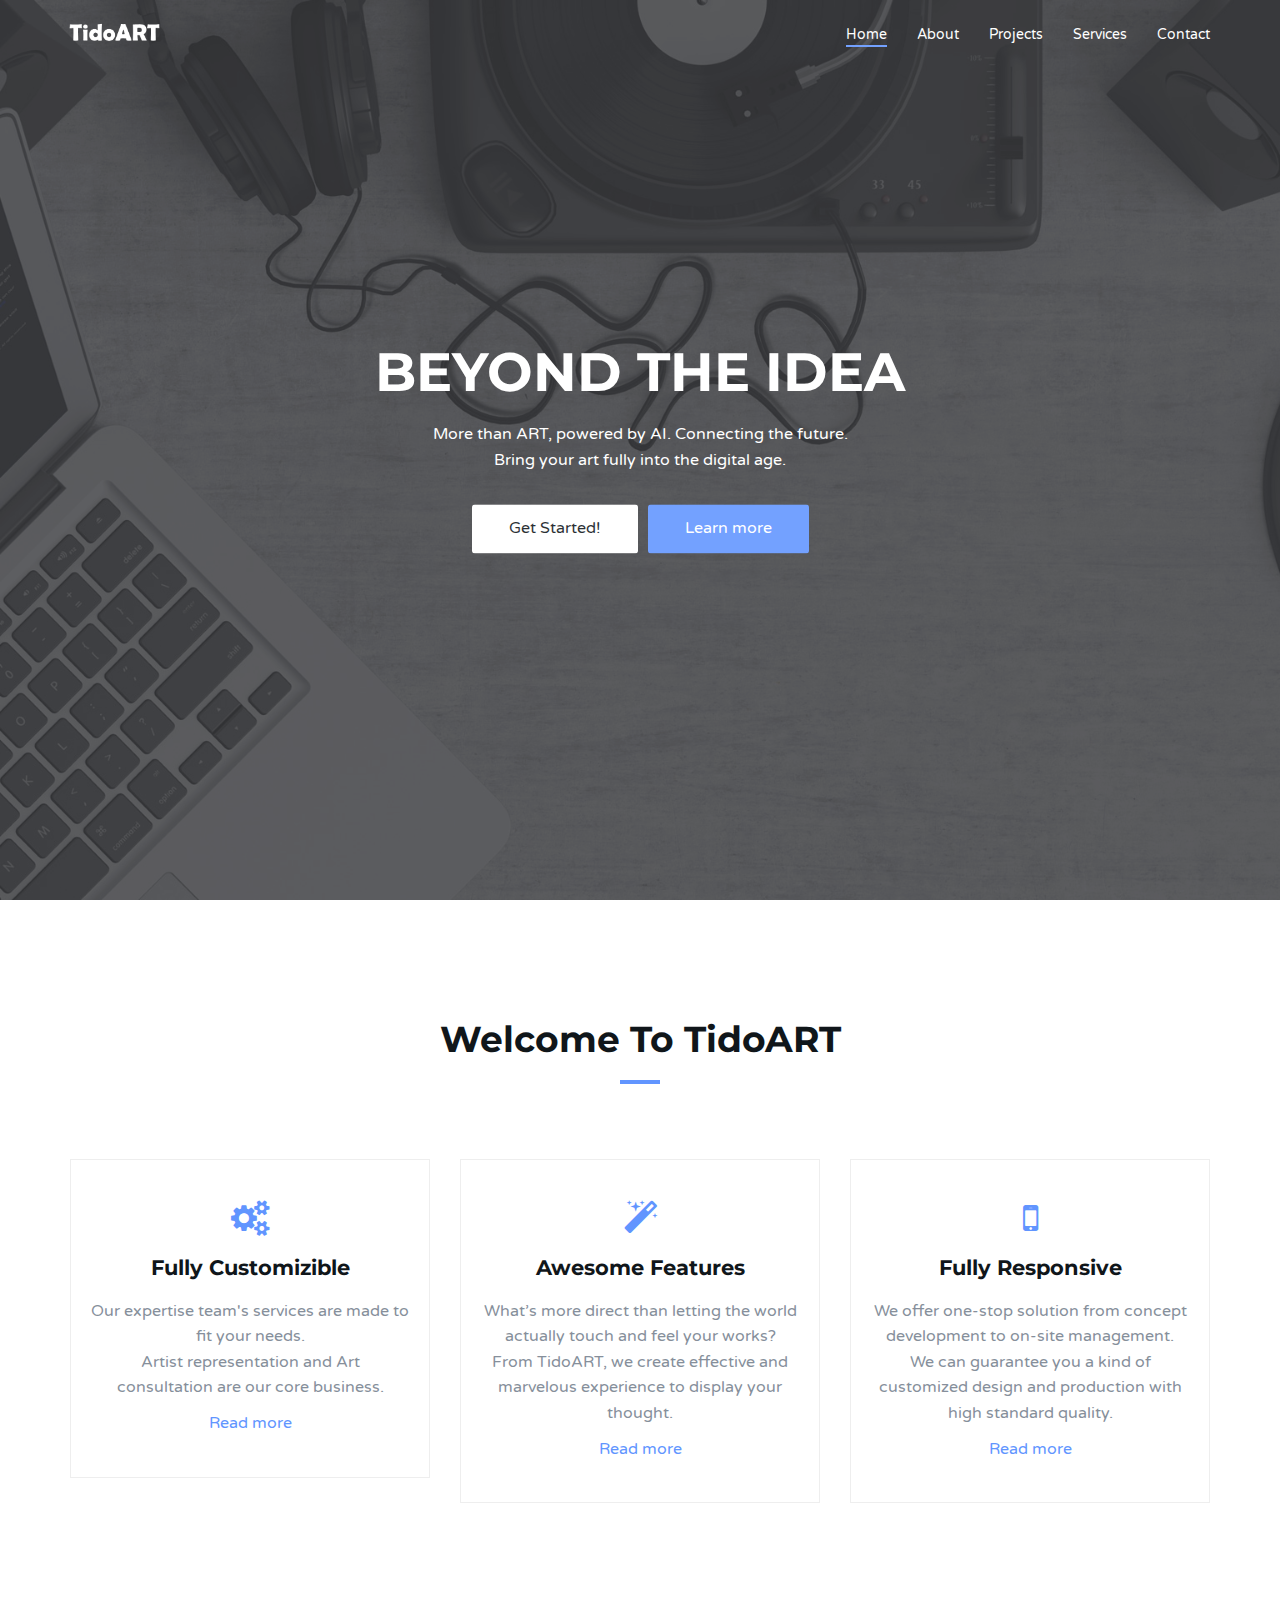
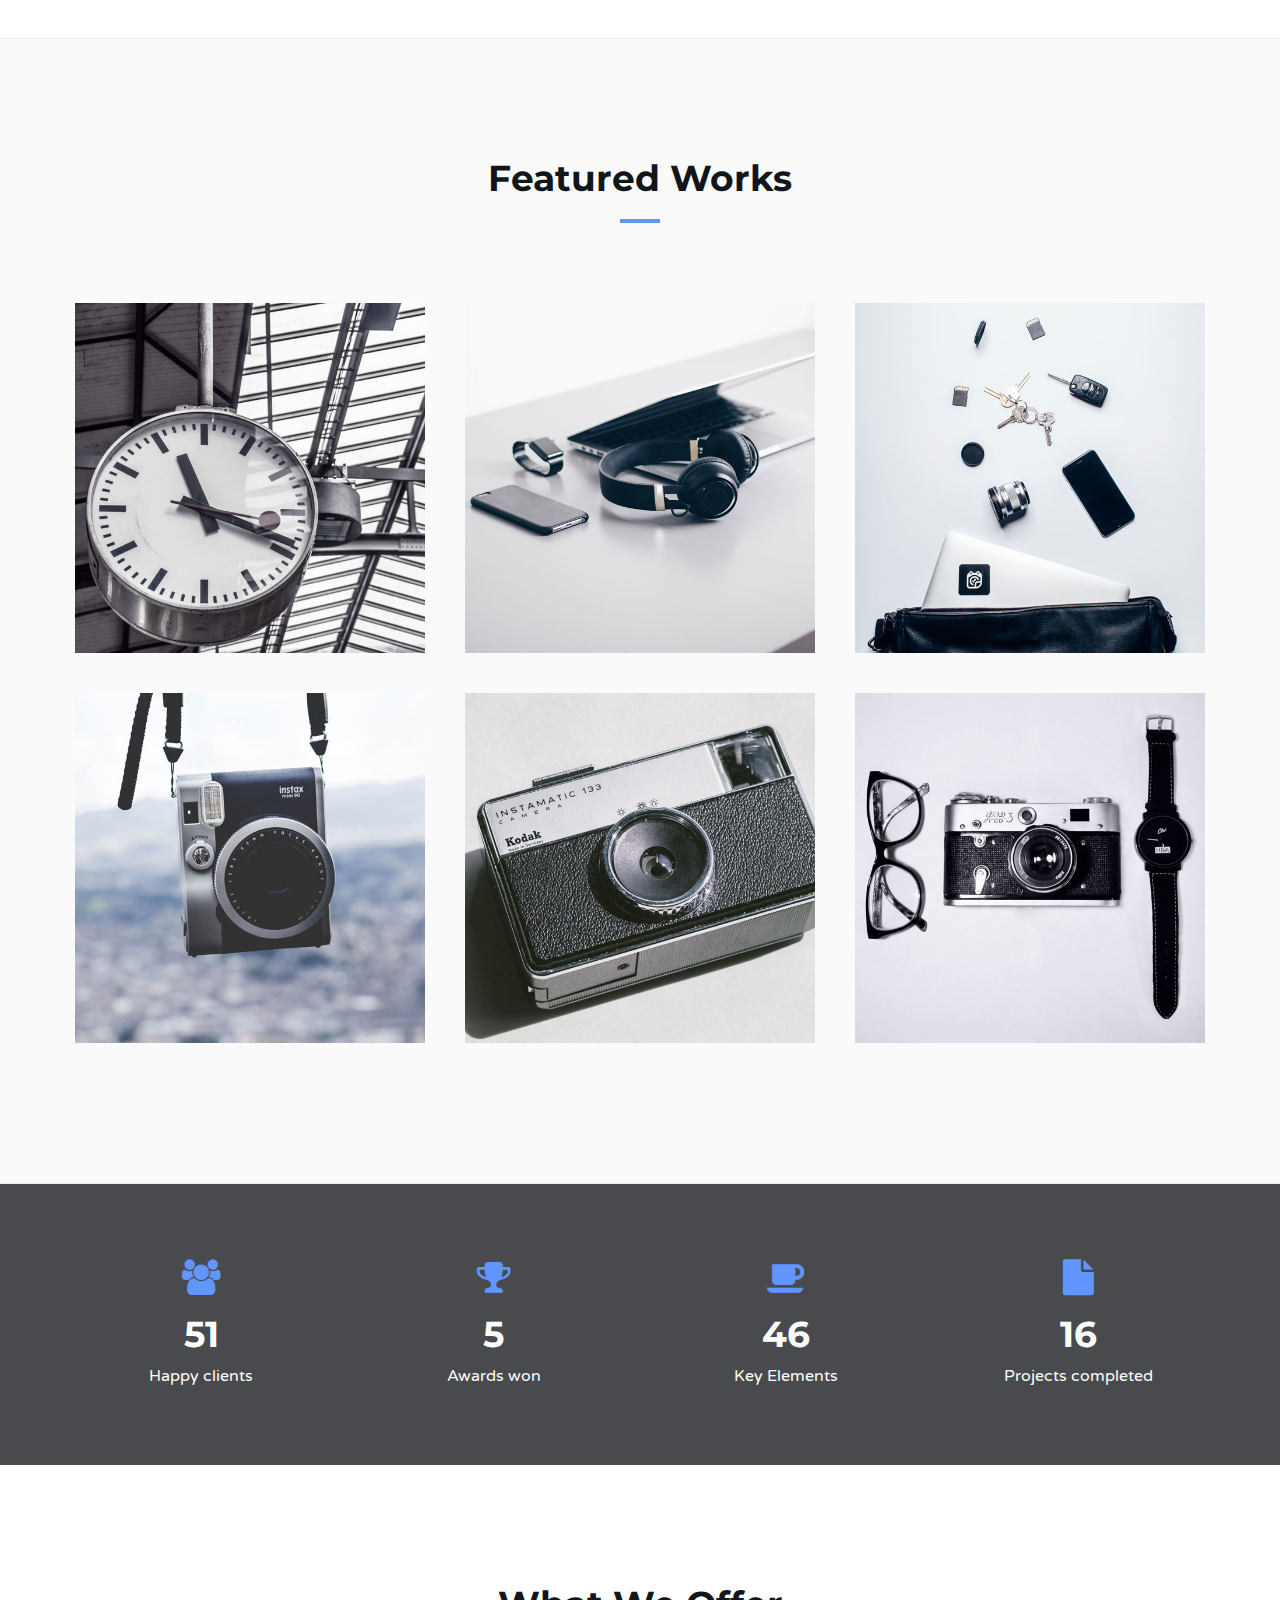
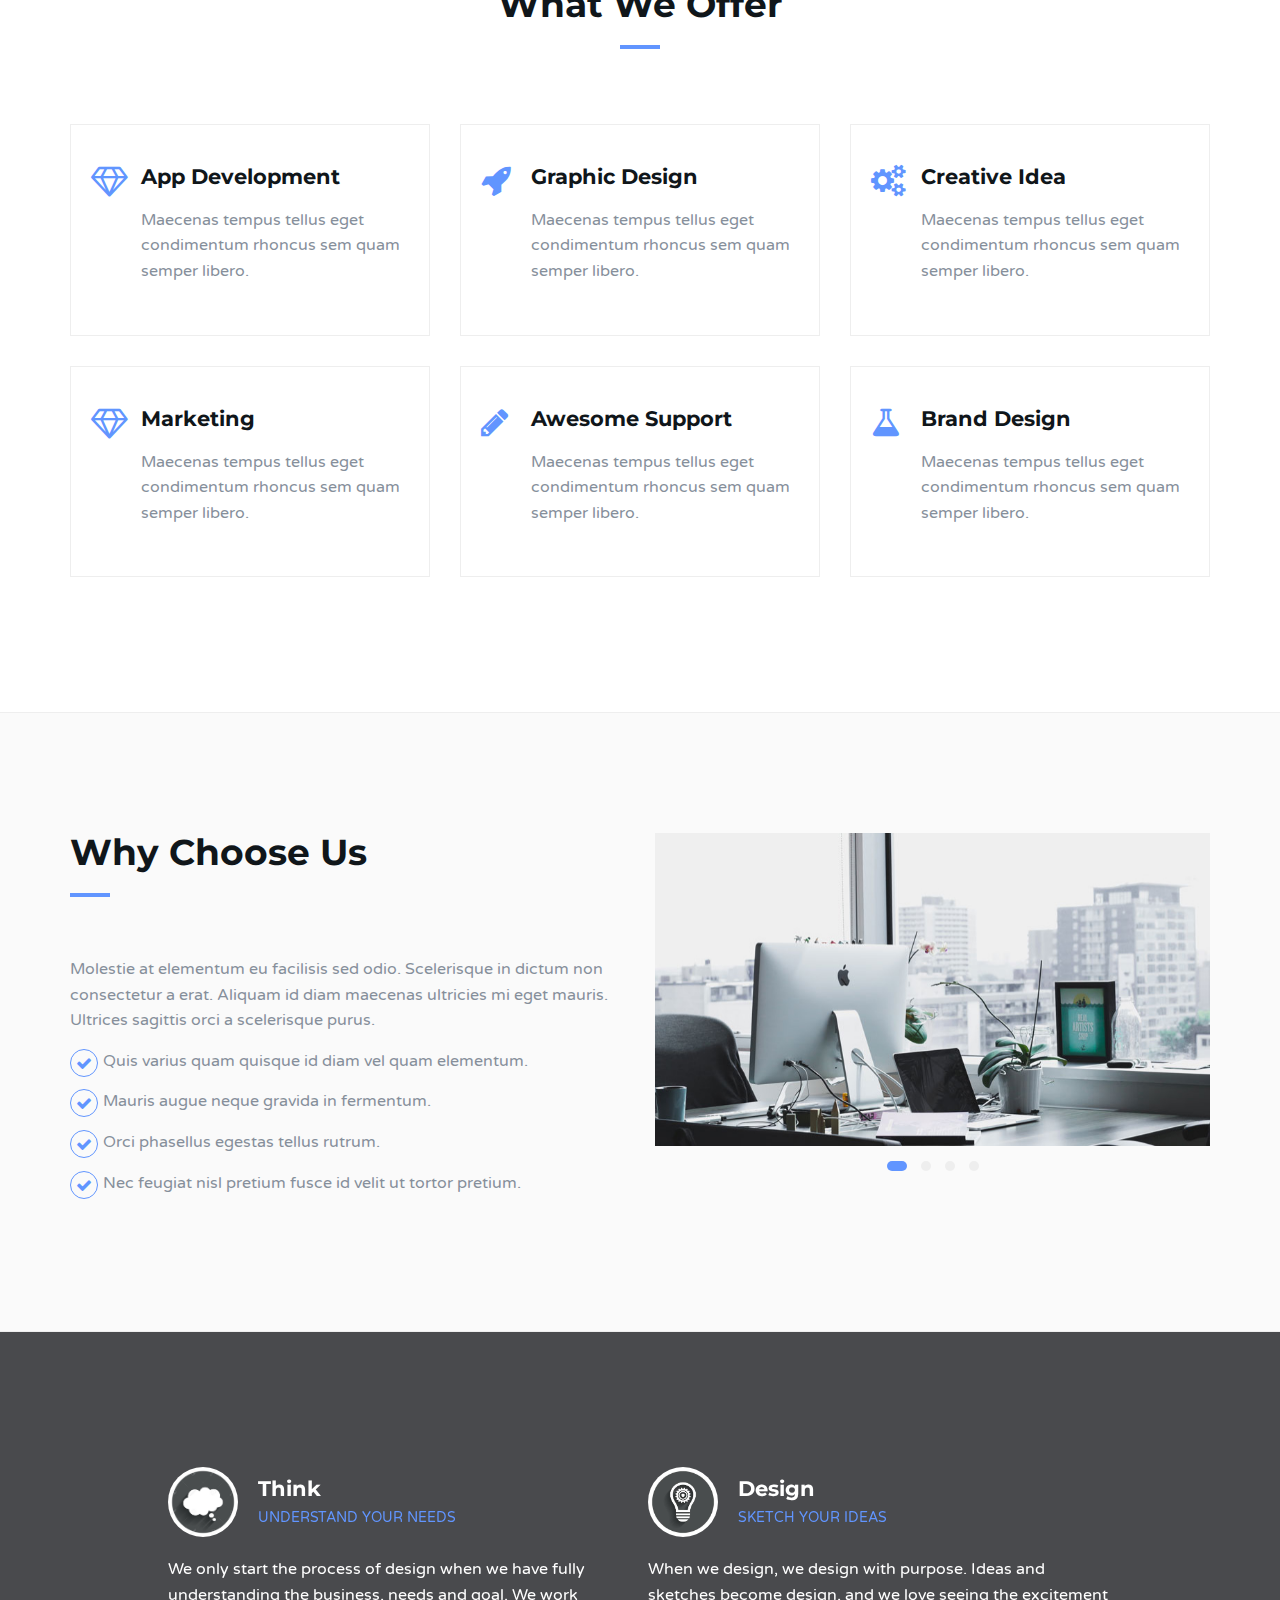
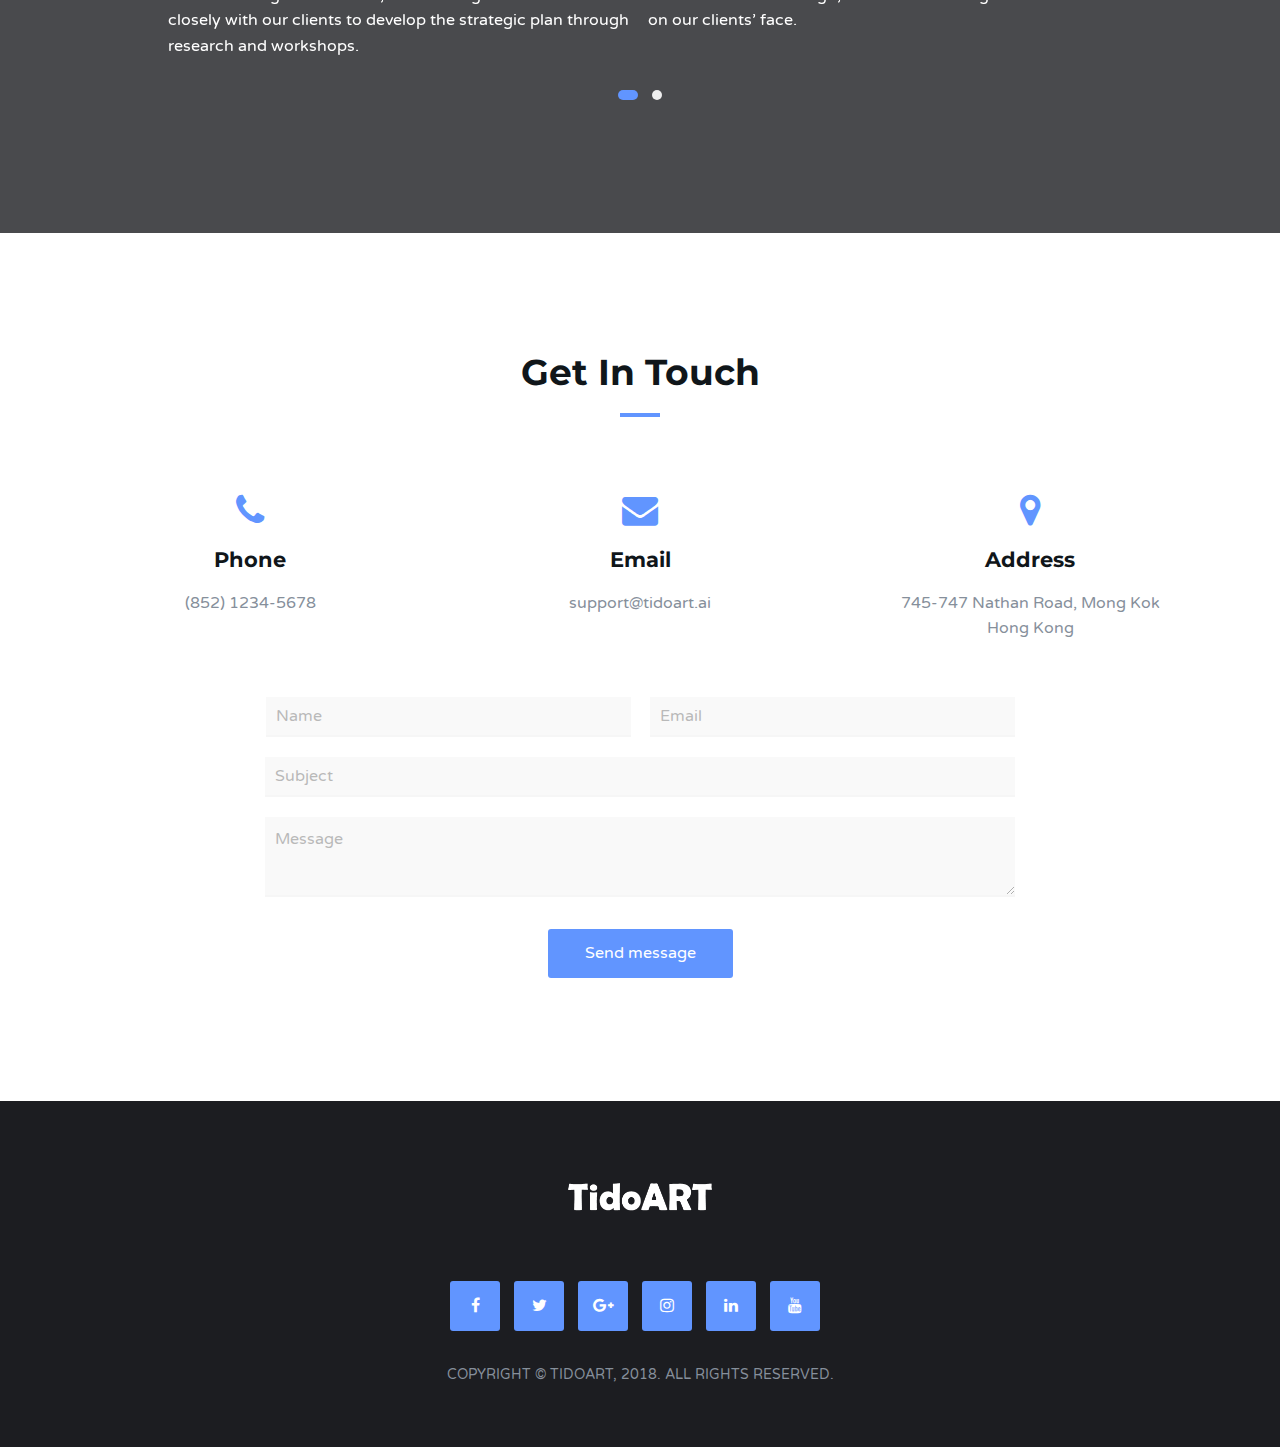
==== index.html @ 84617ed6 "." ====
<!DOCTYPE html>
<html lang="en">

<head>
	<meta charset="utf-8">
	<meta http-equiv="X-UA-Compatible" content="IE=edge">
	<meta name="viewport" content="width=device-width, initial-scale=1">
	<!-- The above 3 meta tags *must* come first in the head; any other head content must come *after* these tags -->

	<title>TidoART</title>

	<!-- Google font -->
	<link href="https://fonts.googleapis.com/css?family=Montserrat:400,700%7CVarela+Round" rel="stylesheet">

	<!-- Bootstrap -->
	<link type="text/css" rel="stylesheet" href="css/bootstrap.min.css" />

	<!-- Owl Carousel -->
	<link type="text/css" rel="stylesheet" href="css/owl.carousel.css" />
	<link type="text/css" rel="stylesheet" href="css/owl.theme.default.css" />

	<!-- Magnific Popup -->
	<link type="text/css" rel="stylesheet" href="css/magnific-popup.css" />

	<!-- Font Awesome Icon -->
	<link rel="stylesheet" href="css/font-awesome.min.css">

	<!-- Custom stlylesheet -->
	<link type="text/css" rel="stylesheet" href="css/style.css" />

	<!-- HTML5 shim and Respond.js for IE8 support of HTML5 elements and media queries -->
	<!-- WARNING: Respond.js doesn't work if you view the page via file:// -->
	<!--[if lt IE 9]>
		<script src="https://oss.maxcdn.com/html5shiv/3.7.3/html5shiv.min.js"></script>
		<script src="https://oss.maxcdn.com/respond/1.4.2/respond.min.js"></script>
	<![endif]-->
</head>

<body>
	<!-- Header -->
	<header id="home">
		<!-- Background Image -->
		<div class="bg-img" style="background-image: url('./img/background1.jpg');">
			<div class="overlay"></div>
		</div>
		<!-- /Background Image -->

		<!-- Nav -->
		<nav id="nav" class="navbar nav-transparent">
			<div class="container">

				<div class="navbar-header">
					<!-- Logo -->
					<div class="navbar-brand">
						<a href="index.html">
							<img class="logo" src="img/logo.png" alt="logo">
							<img class="logo-alt" src="img/logo-alt.png" alt="logo">
						</a>
					</div>
					<!-- /Logo -->

					<!-- Collapse nav button -->
					<div class="nav-collapse">
						<span></span>
					</div>
					<!-- /Collapse nav button -->
				</div>

				<!--  Main navigation  -->
				<ul class="main-nav nav navbar-nav navbar-right">
					<li><a href="#home">Home</a></li>
					<li><a href="#about">About</a></li>
					<li><a href="#work">Projects</a></li>
					<li><a href="#service">Services</a></li>
					<!-- <li class="has-dropdown"><a href="#blog">Blog</a>
						<ul class="dropdown">
							<li><a href="blog-single.html">blog post</a></li>
						</ul>
					</li> -->
					
					<li><a href="#contact">Contact</a></li>
				</ul>
				<!-- /Main navigation -->

			</div>
		</nav>
		<!-- /Nav -->

		<!-- home wrapper -->
		<div class="home-wrapper">
			<div class="container">
				<div class="row">

					<!-- home content -->
					<div class="col-md-10 col-md-offset-1">
						<div class="home-content">
							<h1 class="white-text">Beyond the idea </h1>
							<p class="white-text">More than ART, powered by AI. Connecting the future. <br>Bring your art fully into the digital age.
							</p>
							<button class="white-btn">Get Started!</button>
							<button class="main-btn">Learn more</button>
						</div>
					</div>
					<!-- /home content -->

				</div>
			</div>
		</div>
		<!-- /home wrapper -->

	</header>
	<!-- /Header -->

	<!-- About -->
	<div id="about" class="section md-padding">

		<!-- Container -->
		<div class="container">

			<!-- Row -->
			<div class="row">

				<!-- Section header -->
				<div class="section-header text-center">
					<h2 class="title">Welcome to TidoART</h2>
				</div>
				<!-- /Section header -->

				<!-- about -->
				<div class="col-md-4">
					<div class="about">
						<i class="fa fa-cogs"></i>
						<h3>Fully Customizible</h3>
						<p>Our expertise team's services are made to fit your needs. <br>Artist representation and Art consultation are our core business.</p>
						<a href="#">Read more</a>
					</div>
				</div>
				<!-- /about -->

				<!-- about -->
				<div class="col-md-4">
					<div class="about">
						<i class="fa fa-magic"></i>
						<h3>Awesome Features</h3>
						<p>What’s more direct than letting the world actually touch and feel your works? <br>From TidoART, we create effective and marvelous experience to display your thought.</p>
						<a href="#">Read more</a>
					</div>
				</div>
				<!-- /about -->

				<!-- about -->
				<div class="col-md-4">
					<div class="about">
						<i class="fa fa-mobile"></i>
						<h3>Fully Responsive</h3>
						<p>We offer one-stop solution from concept development to on-site management. <br> We can guarantee you a kind of customized design and production with high standard quality. </p>
						<a href="#">Read more</a>
					</div>
				</div>
				<!-- /about -->

			</div>
			<!-- /Row -->

		</div>
		<!-- /Container -->

	</div>
	<!-- /About -->


	<!-- Featured Works -->
	<div id="work" class="section md-padding bg-grey">

		<!-- Container -->
		<div class="container">

			<!-- Row -->
			<div class="row">

				<!-- Section header -->
				<div class="section-header text-center">
					<h2 class="title">Featured Works</h2>
				</div>
				<!-- /Section header -->

				<!-- Work -->
				<div class="col-md-4 col-xs-6 work">
					<img class="img-responsive" src="./img/work1.jpg" alt="">
					<div class="overlay"></div>
					<div class="work-content">
						<span>Category</span>
						<h3>2D-to-3D</h3>
						<div class="work-link">
							<a href="#"><i class="fa fa-external-link"></i></a>
							<a class="lightbox" href="./img/work1.jpg"><i class="fa fa-search"></i></a>
						</div>
					</div>
				</div>
				<!-- /Work -->

				<!-- Work -->
				<div class="col-md-4 col-xs-6 work">
					<img class="img-responsive" src="./img/work2.jpg" alt="">
					<div class="overlay"></div>
					<div class="work-content">
						<span>Category</span>
						<h3>Interactive Design</h3>
						<div class="work-link">
							<a href="#"><i class="fa fa-external-link"></i></a>
							<a class="lightbox" href="./img/work2.jpg"><i class="fa fa-search"></i></a>
						</div>
					</div>
				</div>
				<!-- /Work -->

				<!-- Work -->
				<div class="col-md-4 col-xs-6 work">
					<img class="img-responsive" src="./img/work3.jpg" alt="">
					<div class="overlay"></div>
					<div class="work-content">
						<span>Category</span>
						<h3>Auto-stroke</h3>
						<div class="work-link">
							<a href="#"><i class="fa fa-external-link"></i></a>
							<a class="lightbox" href="./img/work3.jpg"><i class="fa fa-search"></i></a>
						</div>
					</div>
				</div>
				<!-- /Work -->

				<!-- Work -->
				<div class="col-md-4 col-xs-6 work">
					<img class="img-responsive" src="./img/work4.jpg" alt="">
					<div class="overlay"></div>
					<div class="work-content">
						<span>Category</span>
						<h3>Trick Illusion</h3>
						<div class="work-link">
							<a href="#"><i class="fa fa-external-link"></i></a>
							<a class="lightbox" href="./img/work4.jpg"><i class="fa fa-search"></i></a>
						</div>
					</div>
				</div>
				<!-- /Work -->

				<!-- Work -->
				<div class="col-md-4 col-xs-6 work">
					<img class="img-responsive" src="./img/work5.jpg" alt="">
					<div class="overlay"></div>
					<div class="work-content">
						<span>Category</span>
						<h3>Immersive Vision</h3>
						<div class="work-link">
							<a href="#"><i class="fa fa-external-link"></i></a>
							<a class="lightbox" href="./img/work5.jpg"><i class="fa fa-search"></i></a>
						</div>
					</div>
				</div>
				<!-- /Work -->

				<!-- Work -->
				<div class="col-md-4 col-xs-6 work">
					<img class="img-responsive" src="./img/work6.jpg" alt="">
					<div class="overlay"></div>
					<div class="work-content">
						<span>Category</span>
						<h3>Animation Art</h3>
						<div class="work-link">
							<a href="#"><i class="fa fa-external-link"></i></a>
							<a class="lightbox" href="./img/work6.jpg"><i class="fa fa-search"></i></a>
						</div>
					</div>
				</div>
				<!-- /Work -->

			</div>
			<!-- /Row -->

		</div>
		<!-- /Container -->

	</div>
	<!-- /Featured  Works -->
	
		<!-- Numbers -->
	<div id="numbers" class="section sm-padding">

		<!-- Background Image -->
		<div class="bg-img" style="background-image: url('./img/background2.jpg');">
			<div class="overlay"></div>
		</div>
		<!-- /Background Image -->

		<!-- Container -->
		<div class="container">

			<!-- Row -->
			<div class="row">

				<!-- number -->
				<div class="col-sm-3 col-xs-6">
					<div class="number">
						<i class="fa fa-users"></i>
						<h3 class="white-text"><span class="counter">51</span></h3>
						<span class="white-text">Happy clients</span>
					</div>
				</div>
				<!-- /number -->

				<!-- number -->
				<div class="col-sm-3 col-xs-6">
					<div class="number">
						<i class="fa fa-trophy"></i>
						<h3 class="white-text"><span class="counter">5</span></h3>
						<span class="white-text">Awards won</span>
					</div>
				</div>
				<!-- /number -->

				<!-- number -->
				<div class="col-sm-3 col-xs-6">
					<div class="number">
						<i class="fa fa-coffee"></i>
						<h3 class="white-text"><span class="counter">46</span></h3>
						<span class="white-text">Key Elements</span>
					</div>
				</div>
				<!-- /number -->

				<!-- number -->
				<div class="col-sm-3 col-xs-6">
					<div class="number">
						<i class="fa fa-file"></i>
						<h3 class="white-text"><span class="counter">16</span></h3>
						<span class="white-text">Projects completed</span>
					</div>
				</div>
				<!-- /number -->

			</div>
			<!-- /Row -->

		</div>
		<!-- /Container -->

	</div>
	<!-- /Numbers -->

	<!-- Service -->
	<div id="service" class="section md-padding">

		<!-- Container -->
		<div class="container">

			<!-- Row -->
			<div class="row">

				<!-- Section header -->
				<div class="section-header text-center">
					<h2 class="title">What we offer</h2>
				</div>
				<!-- /Section header -->

				<!-- service -->
				<div class="col-md-4 col-sm-6">
					<div class="service">
						<i class="fa fa-diamond"></i>
						<h3>App Development</h3>
						<p>Maecenas tempus tellus eget condimentum rhoncus sem quam semper libero.</p>
					</div>
				</div>
				<!-- /service -->

				<!-- service -->
				<div class="col-md-4 col-sm-6">
					<div class="service">
						<i class="fa fa-rocket"></i>
						<h3>Graphic Design</h3>
						<p>Maecenas tempus tellus eget condimentum rhoncus sem quam semper libero.</p>
					</div>
				</div>
				<!-- /service -->

				<!-- service -->
				<div class="col-md-4 col-sm-6">
					<div class="service">
						<i class="fa fa-cogs"></i>
						<h3>Creative Idea</h3>
						<p>Maecenas tempus tellus eget condimentum rhoncus sem quam semper libero.</p>
					</div>
				</div>
				<!-- /service -->

				<!-- service -->
				<div class="col-md-4 col-sm-6">
					<div class="service">
						<i class="fa fa-diamond"></i>
						<h3>Marketing</h3>
						<p>Maecenas tempus tellus eget condimentum rhoncus sem quam semper libero.</p>
					</div>
				</div>
				<!-- /service -->

				<!-- service -->
				<div class="col-md-4 col-sm-6">
					<div class="service">
						<i class="fa fa-pencil"></i>
						<h3>Awesome Support</h3>
						<p>Maecenas tempus tellus eget condimentum rhoncus sem quam semper libero.</p>
					</div>
				</div>
				<!-- /service -->

				<!-- service -->
				<div class="col-md-4 col-sm-6">
					<div class="service">
						<i class="fa fa-flask"></i>
						<h3>Brand Design</h3>
						<p>Maecenas tempus tellus eget condimentum rhoncus sem quam semper libero.</p>
					</div>
				</div>
				<!-- /service -->

			</div>
			<!-- /Row -->

		</div>
		<!-- /Container -->

	</div>
	<!-- /Service -->


	<!-- Why Choose Us -->
	<div id="features" class="section md-padding bg-grey">

		<!-- Container -->
		<div class="container">

			<!-- Row -->
			<div class="row">

				<!-- why choose us content -->
				<div class="col-md-6">
					<div class="section-header">
						<h2 class="title">Why Choose Us</h2>
					</div>
					<p>Molestie at elementum eu facilisis sed odio. Scelerisque in dictum non consectetur a erat. Aliquam id diam maecenas ultricies mi eget mauris. Ultrices sagittis orci a scelerisque purus.</p>
					<div class="feature">
						<i class="fa fa-check"></i>
						<p>Quis varius quam quisque id diam vel quam elementum.</p>
					</div>
					<div class="feature">
						<i class="fa fa-check"></i>
						<p>Mauris augue neque gravida in fermentum.</p>
					</div>
					<div class="feature">
						<i class="fa fa-check"></i>
						<p>Orci phasellus egestas tellus rutrum.</p>
					</div>
					<div class="feature">
						<i class="fa fa-check"></i>
						<p>Nec feugiat nisl pretium fusce id velit ut tortor pretium.</p>
					</div>
				</div>
				<!-- /why choose us content -->

				<!-- About slider -->
				<div class="col-md-6">
					<div id="about-slider" class="owl-carousel owl-theme">
						<img class="img-responsive" src="./img/blog1.jpg" alt="">
						<img class="img-responsive" src="./img/blog2.jpg" alt="">
						<img class="img-responsive" src="./img/blog1.jpg" alt="">
						<img class="img-responsive" src="./img/blog2.jpg" alt="">
					</div>
				</div>
				<!-- /About slider -->

			</div>
			<!-- /Row -->

		</div>
		<!-- /Container -->

	</div>
	<!-- /Why Choose Us -->




	<!-- Pricing -->
	<!-- <div id="pricing" class="section md-padding"> -->

		<!-- Container -->
		<!-- <div class="container"> -->

			<!-- Row -->
			<!-- <div class="row"> -->

				<!-- Section header -->
<!-- 				<div class="section-header text-center">
					<h2 class="title">Pricing Table</h2>
				</div>
 -->				<!-- /Section header -->

				<!-- pricing -->
<!-- 				<div class="col-sm-4">
					<div class="pricing">
						<div class="price-head">
							<span class="price-title">Basic plan</span>
							<div class="price">
								<h3>$9<span class="duration">/ month</span></h3>
							</div>
						</div>
						<ul class="price-content">
							<li>
								<p>1GB Disk Space</p>
							</li>
							<li>
								<p>100 Email Account</p>
							</li>
							<li>
								<p>24/24 Support</p>
							</li>
						</ul>
						<div class="price-btn">
							<button class="outline-btn">Purchase now</button>
						</div>
					</div>
				</div>
 -->				<!-- /pricing -->

<!-- 				<!-- pricing -->
<!-- 				<div class="col-sm-4">
					<div class="pricing">
						<div class="price-head">
							<span class="price-title">Silver plan</span>
							<div class="price">
								<h3>$19<span class="duration">/ month</span></h3>
							</div>
						</div>
						<ul class="price-content">
							<li>
								<p>1GB Disk Space</p>
							</li>
							<li>
								<p>100 Email Account</p>
							</li>
							<li>
								<p>24/24 Support</p>
							</li>
						</ul>
						<div class="price-btn">
							<button class="outline-btn">Purchase now</button>
						</div>
					</div>
				</div>
				<!-- /pricing -->
				<!-- pricing -->
<!-- 				<div class="col-sm-4">
					<div class="pricing">
						<div class="price-head">
							<span class="price-title">Gold plan</span>
							<div class="price">
								<h3>$39<span class="duration">/ month</span></h3>
							</div>
						</div>
						<ul class="price-content">
							<li>
								<p>1GB Disk Space</p>
							</li>
							<li>
								<p>100 Email Account</p>
							</li>
							<li>
								<p>24/24 Support</p>
							</li>
						</ul>
						<div class="price-btn">
							<button class="outline-btn">Purchase now</button>
						</div>
					</div>
				</div> -->
				<!-- /pricing -->

			<!-- </div> -->
			<!-- Row -->

		<!-- </div> -->
		<!-- /Container -->

	<!-- </div> -->
	<!-- /Pricing -->


	<!-- Testimonial -->
	<div id="testimonial" class="section md-padding">

		<!-- Background Image -->
		<div class="bg-img" style="background-image: url('./img/background3.jpg');">
			<div class="overlay"></div>
		</div>
		<!-- /Background Image -->

		<!-- Container -->
		<div class="container">

			<!-- Row -->
			<div class="row">

				<!-- Testimonial slider -->
				<div class="col-md-10 col-md-offset-1">
					<div id="testimonial-slider" class="owl-carousel owl-theme">

						<!-- testimonial -->
						<div class="testimonial">
							<div class="testimonial-meta">
								<img src="./img/think.jpg" alt="">
								<h3 class="white-text">Think</h3>
								<span>Understand your needs</span>
							</div>
							<p class="white-text">We only start the process of design when we have fully understanding the business, needs and goal. We work closely with our clients to develop the strategic plan through research and workshops.</p>
						</div>
						<!-- /testimonial -->

						<!-- testimonial -->
						<div class="testimonial">
							<div class="testimonial-meta">
								<img src="./img/design.jpg" alt="">
								<h3 class="white-text">Design</h3>
								<span>Sketch your ideas</span>
							</div>
							<p class="white-text">When we design, we design with purpose. Ideas and sketches become design, and we love seeing the excitement on our clients’ face.</p>
						</div>
						<!-- /testimonial -->
						
						<!-- testimonial -->
						<div class="testimonial">
							<div class="testimonial-meta">
								<img src="./img/build.png" alt="">
								<h3 class="white-text">Build</h3>
								<span>Make it reality</span>
							</div>
							<p class="white-text">From the big picture to every last detail. Our quality craftsmanship and professional on-site management make it all hassle-free for our busy clients.</p>
						</div>
						<!-- /testimonial -->
						
						<!-- testimonial -->
						<div class="testimonial">
							<div class="testimonial-meta">
								<img src="./img/success.jpg" alt="">
								<h3 class="white-text">Effect</h3>
								<span>Fantasize your works</span>
							</div>
							<p class="white-text">From the big picture to every last detail. Our quality craftsmanship and professional on-site management make it all hassle-free for our busy clients.</p>
						</div>
						<!-- /testimonial -->

					</div>
				</div>
				<!-- /Testimonial slider -->

			</div>
			<!-- /Row -->

		</div>
		<!-- /Container -->

	</div>
	<!-- /Testimonial -->

	<!-- Team -->
	<!-- <div id="team" class="section md-padding"> -->

		<!-- Container -->
		<!-- <div class="container"> -->

			<!-- Row -->
			<!-- <div class="row"> -->

				<!-- Section header -->
<!-- 				<div class="section-header text-center">
					<h2 class="title">Our Team</h2>
				</div>
	 -->			<!-- /Section header -->

				<!-- team -->
<!-- 				<div class="col-sm-4">
					<div class="team">
						<div class="team-img">
							<img class="img-responsive" src="./img/team1.jpg" alt="">
							<div class="overlay">
								<div class="team-social">
									<a href="#"><i class="fa fa-facebook"></i></a>
									<a href="#"><i class="fa fa-google-plus"></i></a>
									<a href="#"><i class="fa fa-twitter"></i></a>
								</div>
							</div>
						</div>
						<div class="team-content">
							<h3>John Doe</h3>
							<span>Web Designer</span>
						</div>
					</div>
				</div>
		 -->		<!-- /team -->

				<!-- team -->
<!-- 				<div class="col-sm-4">
					<div class="team">
						<div class="team-img">
							<img class="img-responsive" src="./img/team2.jpg" alt="">
							<div class="overlay">
								<div class="team-social">
									<a href="#"><i class="fa fa-facebook"></i></a>
									<a href="#"><i class="fa fa-google-plus"></i></a>
									<a href="#"><i class="fa fa-twitter"></i></a>
								</div>
							</div>
						</div>
						<div class="team-content">
							<h3>John Doe</h3>
							<span>Web Designer</span>
						</div>
					</div>
				</div>
	 -->			<!-- /team -->

				<!-- team -->
<!-- 				<div class="col-sm-4">
					<div class="team">
						<div class="team-img">
							<img class="img-responsive" src="./img/team3.jpg" alt="">
							<div class="overlay">
								<div class="team-social">
									<a href="#"><i class="fa fa-facebook"></i></a>
									<a href="#"><i class="fa fa-google-plus"></i></a>
									<a href="#"><i class="fa fa-twitter"></i></a>
								</div>
							</div>
						</div>
						<div class="team-content">
							<h3>John Doe</h3>
							<span>Web Designer</span>
						</div>
					</div>
				</div>
 -->				<!-- /team -->

			<!-- </div> -->
			<!-- /Row -->

		<!-- </div> -->
		<!-- /Container -->

	<!-- </div> -->
	<!-- /Team -->

	<!-- Blog -->
	<!-- <div id="blog" class="section md-padding bg-grey"> -->

		<!-- Container -->
		<!-- <div class="container"> -->

			<!-- Row -->
			<!-- <div class="row"> -->

				<!-- Section header -->
<!-- 				<div class="section-header text-center">
					<h2 class="title">Recents news</h2>
				</div>
 -->				<!-- /Section header -->

				<!-- blog -->
<!-- 				<div class="col-md-4">
					<div class="blog">
						<div class="blog-img">
							<img class="img-responsive" src="./img/blog1.jpg" alt="">
						</div>
						<div class="blog-content">
							<ul class="blog-meta">
								<li><i class="fa fa-user"></i>John doe</li>
								<li><i class="fa fa-clock-o"></i>18 Oct</li>
								<li><i class="fa fa-comments"></i>57</li>
							</ul>
							<h3>Molestie at elementum eu facilisis sed odio</h3>
							<p>Nec feugiat nisl pretium fusce id velit ut tortor pretium. Nisl purus in mollis nunc sed. Nunc non blandit massa enim nec.</p>
							<a href="blog-single.html">Read more</a>
						</div>
					</div>
				</div>
	 -->			<!-- /blog -->

				<!-- blog -->
<!-- 				<div class="col-md-4">
					<div class="blog">
						<div class="blog-img">
							<img class="img-responsive" src="./img/blog2.jpg" alt="">
						</div>
						<div class="blog-content">
							<ul class="blog-meta">
								<li><i class="fa fa-user"></i>John doe</li>
								<li><i class="fa fa-clock-o"></i>18 Oct</li>
								<li><i class="fa fa-comments"></i>57</li>
							</ul>
							<h3>Molestie at elementum eu facilisis sed odio</h3>
							<p>Nec feugiat nisl pretium fusce id velit ut tortor pretium. Nisl purus in mollis nunc sed. Nunc non blandit massa enim nec.</p>
							<a href="blog-single.html">Read more</a>
						</div>
					</div>
 --><!-- 				</div> -->
				<!-- /blog -->

				<!-- blog -->
	<!-- 			<div class="col-md-4">
					<div class="blog">
						<div class="blog-img">
							<img class="img-responsive"  src="./img/blog3.jpg" alt="">
						</div>
						<div class="blog-content">
							<ul class="blog-meta">
								<li><i class="fa fa-user"></i>John doe</li>
								<li><i class="fa fa-clock-o"></i>18 Oct</li>
								<li><i class="fa fa-comments"></i>57</li>
							</ul>
							<h3>Molestie at elementum eu facilisis sed odio</h3>
							<p>Nec feugiat nisl pretium fusce id velit ut tortor pretium. Nisl purus in mollis nunc sed. Nunc non blandit massa enim nec.</p>
							<a href="blog-single.html">Read more</a>
						</div>
					</div>
				</div>
		 -->		<!-- /blog -->

			<!-- </div> -->
			<!-- /Row -->

		<!-- </div> -->
		<!-- /Container -->

	<!-- </div> -->
	<!-- /Blog -->

	<!-- Contact -->
	<div id="contact" class="section md-padding">

		<!-- Container -->
		<div class="container">

			<!-- Row -->
			<div class="row">

				<!-- Section-header -->
				<div class="section-header text-center">
					<h2 class="title">Get in touch</h2>
				</div>
				<!-- /Section-header -->

				<!-- contact -->
				<div class="col-sm-4">
					<div class="contact">
						<i class="fa fa-phone"></i>
						<h3>Phone</h3>
						<p>(852) 1234-5678</p>
					</div>
				</div>
				<!-- /contact -->

				<!-- contact -->
				<div class="col-sm-4">
					<div class="contact">
						<i class="fa fa-envelope"></i>
						<h3>Email</h3>
						<p>support@tidoart.ai</p>
					</div>
				</div>
				<!-- /contact -->

				<!-- contact -->
				<div class="col-sm-4">
					<div class="contact">
						<i class="fa fa-map-marker"></i>
						<h3>Address</h3>
						<p>745-747 Nathan Road, Mong Kok<br>Hong Kong</p>
					</div>
				</div>
				<!-- /contact -->

				<!-- contact form -->
				<div class="col-md-8 col-md-offset-2">
					<form class="contact-form">
						<input type="text" class="input" placeholder="Name">
						<input type="email" class="input" placeholder="Email">
						<input type="text" class="input" placeholder="Subject">
						<textarea class="input" placeholder="Message"></textarea>
						<button class="main-btn">Send message</button>
					</form>
				</div>
				<!-- /contact form -->

			</div>
			<!-- /Row -->

		</div>
		<!-- /Container -->

	</div>
	<!-- /Contact -->


	<!-- Footer -->
	<footer id="footer" class="sm-padding bg-dark">

		<!-- Container -->
		<div class="container">

			<!-- Row -->
			<div class="row">

				<div class="col-md-12">

					<!-- footer logo -->
					<div class="footer-logo">
						<a href="index.html"><img src="img/logo-alt.png" alt="logo"></a>
					</div>
					<!-- /footer logo -->

					<!-- footer follow -->
					<ul class="footer-follow">
						<li><a href="#"><i class="fa fa-facebook"></i></a></li>
						<li><a href="#"><i class="fa fa-twitter"></i></a></li>
						<li><a href="#"><i class="fa fa-google-plus"></i></a></li>
						<li><a href="#"><i class="fa fa-instagram"></i></a></li>
						<li><a href="#"><i class="fa fa-linkedin"></i></a></li>
						<li><a href="#"><i class="fa fa-youtube"></i></a></li>
					</ul>
					<!-- /footer follow -->

					<!-- footer copyright -->
					<div class="footer-copyright">
						<p>Copyright © TidoART, 2018. All Rights Reserved. 
						<!-- Designed by <a href="https://colorlib.com" target="_blank">Colorlib</a></p> -->
					</div>
					<!-- /footer copyright -->

				</div>

			</div>
			<!-- /Row -->

		</div>
		<!-- /Container -->

	</footer>
	<!-- /Footer -->

	<!-- Back to top -->
	<div id="back-to-top"></div>
	<!-- /Back to top -->

	<!-- Preloader -->
	<div id="preloader">
		<div class="preloader">
			<span></span>
			<span></span>
			<span></span>
			<span></span>
		</div>
	</div>
	<!-- /Preloader -->

	<!-- jQuery Plugins -->
	<script type="text/javascript" src="js/jquery.min.js"></script>
	<script type="text/javascript" src="js/bootstrap.min.js"></script>
	<script type="text/javascript" src="js/owl.carousel.min.js"></script>
	<script type="text/javascript" src="js/jquery.magnific-popup.js"></script>
	<script type="text/javascript" src="js/main.js"></script>

</body>

</html>
---- css/style.css ----
/*
Theme Name:
Author: yaminncco

Colors:
	Body 		  : #868F9B
	Headers 	: #10161A
	Primary 	: #6195FF
	Dark      : #FCFCFF
	Grey 		  : #F4F4F4 #FAFAFA #EEE

Fonts: Montserrat Varela Round

Table OF Contents
------------------------------------
1 > General
2 > Logo
3 > Navigation
4 > Header
5 > About
6 > Portfolio
7 > Services
8 >  Why choose us
9 >  Numbers
10 > Pricing
11 > Testimonial
12 > Team
13 > Blog
14 > Blog post
15 > Blog sidebar
16 > Contact
17 > Footer
18 > Responsive
19 > Owl theme
20 > Back to top
21 > Preloader

------------------------------------*/

/*------------------------------------*\
	General
\*------------------------------------*/


/* -- typography -- */

body {
    font-family: 'Varela Round', sans-serif;
    font-size: 16px;
    line-height: 1.6;
    overflow-x: hidden;
    color: #868F9B;
}

h1, h2, h3, h4, h5, h6 {
    font-family: 'Montserrat', sans-serif;
    font-weight: 700;
    margin-top: 0px;
    margin-bottom: 20px;
    color: #10161A;
}

h1 {
    font-size: 54px;
}

h2 {
    font-size: 36px;
}

h3 {
    font-size: 21px;
}

h4 {
    font-size: 18px;
}

h5 {
    font-size: 16px;
}

a {
    color: #6195FF;
    text-decoration: none;
    -webkit-transition: 0.2s opacity;
    transition: 0.2s opacity;
}

a:hover, a:focus {
    text-decoration: none;
    outline: none;
    opacity: 0.8;
    color: #6195FF;
}

.main-color {
    color: #6195FF;
}

.white-text {
    color: #FFF;
}

::-moz-selection {
    background-color: #6195FF;
    color: #FFF;
}

::selection {
    background-color: #6195FF;
    color: #FFF;
}

ul, ol {
    margin: 0;
    padding: 0;
    list-style: none
}

/* -- section  -- */

.section {
    position: relative;
}

.md-padding {
    padding-top: 120px;
    padding-bottom: 120px;
}

.sm-padding {
    padding-top: 60px;
    padding-bottom: 60px;
}


/* --  background section  -- */

.bg-grey {
    background-color: #FAFAFA;
    border-top: 1px solid #EEE;
    border-bottom: 1px solid #EEE;
}

.bg-dark {
    background-color: #1C1D21;
}


/* --  background image section  -- */

.bg-img {
    position: absolute;
    left: 0;
    top: 0;
    right: 0;
    bottom: 0;
    z-index: -1;
    background-position: center;
    background-size: cover;
    background-attachment: fixed;
}

.bg-img .overlay {
    position: absolute;
    left: 0;
    top: 0;
    right: 0;
    bottom: 0;
    opacity: .8;
    background: #1C1D21;
}


/* --  section header  -- */

.section-header {
    position: relative;
    margin-bottom: 60px;
}

.section-header .title {
    text-transform: capitalize;
}

.title:after {
    content:"";
  	display:block;
  	height:4px;
  	width:40px;
  	background-color: #6195FF;
    margin-top: 20px;
}

.text-center .title:after {
    margin: 20px auto 0px;
}

/* --  Input  -- */

input[type="text"], input[type="email"], input[type="password"], input[type="number"], input[type="date"], input[type="url"], input[type="tel"], textarea {
    height: 40px;
    width: 100%;
    border: none;
	  background: #F4F4F4;
    border-bottom: 2px solid #EEE;
    color: #354052;
    padding: 0px 10px;
    opacity: 0.5;
    -webkit-transition: 0.2s border-color, 0.2s opacity;
    transition: 0.2s border-color, 0.2s opacity;
}

textarea {
    padding: 10px 10px;
    min-height: 80px;
    resize: vertical;
}

input[type="text"]:focus, input[type="email"]:focus, input[type="password"]:focus, input[type="number"]:focus, input[type="date"]:focus, input[type="url"]:focus, input[type="tel"]:focus, textarea:focus {
    border-color: #6195FF;
    opacity: 1;
}

/* --  Buttons  -- */

.main-btn, .white-btn, .outline-btn {
    display: inline-block;
    padding: 10px 35px;
    margin: 3px;
    border: 2px solid transparent;
    border-radius: 3px;
    -webkit-transition: 0.2s opacity;
    transition: 0.2s opacity;
}

.main-btn {
    background: #6195FF;
    color: #FFF;
}

.white-btn {
    background: #FFF;
    color: #10161A !important;
}

.outline-btn {
    background: transparent;
    color: #6195FF !important;
    border-color: #6195FF;
}

.main-btn:hover, .white-btn:hover, .outline-btn:hover {
    opacity: 0.8;
}


/*------------------------------------*\
	Logo
\*------------------------------------*/

.navbar-brand {
    padding: 0;
}

.navbar-brand .logo, .navbar-brand .logo-alt {
    max-height: 50px;
    display: block;
}

#nav:not(.nav-transparent):not(.fixed-nav) .navbar-brand .logo-alt {
	display: none;
}

#nav.nav-transparent:not(.fixed-nav) .navbar-brand .logo {
	display: none;
}

#nav.fixed-nav .navbar-brand .logo-alt {
    display: none;
}

@media only screen and (max-width: 767px) {
    #nav.nav-transparent .navbar-brand .logo-alt {
        display: none !important;
    }
    #nav.nav-transparent .navbar-brand .logo {
        display: block !important;
    }
}


/*------------------------------------*\
	Navigation
\*------------------------------------*/

#nav {
    padding: 10px 0px;
    background: #FFF;
    -webkit-transition: 0.2s padding;
    transition: 0.2s padding;
    z-index: 999;
}

#nav.navbar {
    border: none;
    border-radius: 0;
    margin-bottom: 0px;
}

#nav.fixed-nav {
    position: fixed;
    left: 0;
    right: 0;
    padding: 0px 0px;
    background-color: #FFF !important;
    border-bottom: 1px solid #EEE;
}

#nav.nav-transparent {
    background: transparent;
}


/* -- default nav -- */

@media only screen and (min-width: 768px) {
    .main-nav li {
        padding: 0px 15px;
    }
    .main-nav li a {
        font-size: 14px;
        -webkit-transition: 0.2s color;
        transition: 0.2s color;
    }
    .main-nav>li>a {
        color: #10161A;
        padding: 15px 0px;
    }
    #nav.nav-transparent:not(.fixed-nav) .main-nav>li>a {
        color: #fff;
    }
    .main-nav>li>a:hover, .main-nav>li>a:focus, .main-nav>li.active>a {
        background: transparent;
        color: #6195FF;
    }
    .main-nav>li>a:after {
        content: "";
        display: block;
        background-color: #6195FF;
        height: 2px;
        width: 0%;
        -webkit-transition: 0.2s width;
        transition: 0.2s width;
    }
    .main-nav>li>a:hover:after, .main-nav>li.active>a:after {
        width: 100%;
    }
    /* dropdown */
    .has-dropdown {
        position: relative;
    }
    .has-dropdown>a:before {
        font-family: 'FontAwesome';
        content: "\f054";
        font-size: 6px;
        margin-left: 6px;
        float: right;
        -webkit-transform: rotate(90deg);
        -ms-transform: rotate(90deg);
        transform: rotate(90deg);
        -webkit-transition: 0.2s transform;
        transition: 0.2s transform;
    }
    .dropdown {
        position: absolute;
        right: -50%;
        top: 0;
        background-color: #6195FF;
        width: 200px;
        -webkit-box-shadow: 0px 5px 5px -5px rgba(53, 64, 82, 0.2);
        box-shadow: 0px 5px 5px -5px rgba(53, 64, 82, 0.2);
        -webkit-transform: translateY(15px) translateX(50%);
        -ms-transform: translateY(15px) translateX(50%);
        transform: translateY(15px) translateX(50%);
        opacity: 0;
        visibility: hidden;
        -webkit-transition: 0.2s all;
        transition: 0.2s all;
    }
    .main-nav>.has-dropdown>.dropdown {
        top: 100%;
        right: 50%;
    }
    .main-nav>.has-dropdown>.dropdown .dropdown.dropdown-left {
        right: 150%;
    }
    .dropdown li a {
        display: block;
        color: #FFF;
        border-top: 1px solid rgba(250, 250, 250, 0.1);
        padding: 10px 0px;
    }
    .dropdown li:nth-child(1) a {
        border-top: none;
    }
    .has-dropdown:hover>.dropdown {
        opacity: 1;
        visibility: visible;
        -webkit-transform: translateY(0px) translateX(50%);
        -ms-transform: translateY(0px) translateX(50%);
        transform: translateY(0px) translateX(50%);
    }
    .has-dropdown:hover>a:before {
        -webkit-transform: rotate(0deg);
        -ms-transform: rotate(0deg);
        transform: rotate(0deg);
    }
    .nav-collapse {
        display: none;
    }
}


/* -- mobile nav -- */

@media only screen and (max-width: 767px) {
    #nav {
        padding: 0px 0px;
    }
    #nav.nav-transparent {
        background: #FFF;
    }
    .main-nav {
        position: fixed;
        right: 0;
        height: calc(100vh - 80px);
        -webkit-box-shadow: 0px 80px 0px 0px #1C1D21;
        box-shadow: 0px 80px 0px 0px #1C1D21;
        max-width: 250px;
        width: 0%;
        -webkit-transform: translateX(100%);
        -ms-transform: translateX(100%);
        transform: translateX(100%);
        margin: 0;
        overflow-y: auto;
        background: #1C1D21;
        -webkit-transition: 0.2s all;
        transition: 0.2s all;
    }
    #nav.open .main-nav {
        -webkit-transform: translateX(0%);
        -ms-transform: translateX(0%);
        transform: translateX(0%);
        width: 100%;
    }
    .main-nav li {
        border-top: 1px solid rgba(250, 250, 250, 0.1);
    }
    .main-nav li a {
        display: block;
        color: #FFF;
        -webkit-transition: 0.2s all;
        transition: 0.2s all;
    }
    .main-nav>li.active {
        border-left: 6px solid #6195FF;
    }
    .main-nav li a:hover, .main-nav li a:focus {
        background-color: #6195FF;
        color: #FFF;
        opacity: 1;
    }
    .has-dropdown>a:after {
        content: "\f054";
        font-family: 'FontAwesome';
        float: right;
        -webkit-transition: 0.2s -webkit-transform;
        transition: 0.2s -webkit-transform;
        transition: 0.2s transform;
        transition: 0.2s transform, 0.2s -webkit-transform;
    }
    .dropdown {
        opacity: 0;
        visibility: hidden;
        height: 0;
        background: rgba(250, 250, 250, 0.1);
    }
    .dropdown li a {
        padding: 6px 10px;
    }
    .has-dropdown.open-drop>a:after {
        -webkit-transform: rotate(90deg);
        -ms-transform: rotate(90deg);
        transform: rotate(90deg);
    }
    .has-dropdown.open-drop>.dropdown {
        opacity: 1;
        visibility: visible;
        height: auto;
        -webkit-transition: 0.2s all;
        transition: 0.2s all;
    }
}


/* -- nav btn collapse -- */

.nav-collapse {
    position: relative;
    float: right;
    width: 40px;
    height: 40px;
    margin-top: 5px;
    margin-right: 5px;
    cursor: pointer;
    z-index: 99999;
}

.nav-collapse span {
    display: block;
    -webkit-transform: translate(-50%, -50%);
    -ms-transform: translate(-50%, -50%);
    transform: translate(-50%, -50%);
    position: absolute;
    top: 50%;
    left: 50%;
    width: 25px;
}

.nav-collapse span:before, .nav-collapse span:after {
    content: "";
    display: block;
}

.nav-collapse span, .nav-collapse span:before, .nav-collapse span:after {
    height: 4px;
    background: #10161A;
    -webkit-transition: 0.2s all;
    transition: 0.2s all;
}

.nav-collapse span:before {
    -webkit-transform: translate(0%, 10px);
    -ms-transform: translate(0%, 10px);
    transform: translate(0%, 10px);
}

.nav-collapse span:after {
    -webkit-transform: translate(0%, -14px);
    -ms-transform: translate(0%, -14px);
    transform: translate(0%, -14px);
}

#nav.open .nav-collapse span {
    background: transparent;
}

#nav.open .nav-collapse span:before {
    -webkit-transform: translateY(0px) rotate(-135deg);
    -ms-transform: translateY(0px) rotate(-135deg);
    transform: translateY(0px) rotate(-135deg);
}

#nav.open .nav-collapse span:after {
    -webkit-transform: translateY(-4px) rotate(135deg);
    -ms-transform: translateY(-4px) rotate(135deg);
    transform: translateY(-4px) rotate(135deg);
}


/*------------------------------------*\
	Header
\*------------------------------------*/

header {
    position: relative;
}

#home {
    height: 100vh;
}

#home .home-wrapper {
    position: absolute;
    left: 0px;
    right: 0px;
    top: 50%;
    -webkit-transform: translateY(-50%);
    -ms-transform: translateY(-50%);
    transform: translateY(-50%);
    text-align: center;
}

.home-content h1 {
  text-transform: uppercase;
}
.home-content button {
  margin-top: 20px;
}

.header-wrapper h2 {
    display: inline-block;
    margin-bottom: 0px;
}

.header-wrapper .breadcrumb {
    float: right;
    background: transparent;
    margin-bottom: 0px;
}

.header-wrapper .breadcrumb .breadcrumb-item.active {
    color: #868F9B;
}

.breadcrumb>li+li:before {
    color: #868F9B;
}


/*------------------------------------*\
	About
\*------------------------------------*/

.about {
    position: relative;
    text-align: center;
    padding: 40px 20px;
    border: 1px solid #EEE;
    margin: 15px 0px;
}

.about i {
    font-size: 36px;
    color: #6195FF;
    margin-bottom: 20px;
}

.about:after {
    content: "";
    background-color: #1C1D21;
    position: absolute;
    left: 0;
    top: 0;
    bottom: 0;
    width: 0%;
    z-index: -1;
    -webkit-transition: 0.2s width;
    transition: 0.2s width;
}

.about:hover:after {
    width: 100%;
}

.about h3 {
    -webkit-transition: 0.2s color;
    transition: 0.2s color;
}

.about:hover h3 {
    color: #fff;
}


/*------------------------------------*\
	Portfolio
\*------------------------------------*/

.work {
    position: relative;
    padding: 20px;
}

.work>img {
  width: 100%;
}

.work .overlay {
    background: #1C1D21;
    position: absolute;
    top: 0px;
    left: 0px;
    right: 0px;
    bottom: 0px;
    opacity: 0;
    -webkit-transition: 0.2s opacity;
    transition: 0.2s opacity;
    -webkit-transition-delay: 0.2s;
    transition-delay: 0.2s;
}

.work:hover .overlay {
    -webkit-transition-delay: 0s;
    transition-delay: 0s;
    opacity: 0.8;
}

.work .work-content {
    position: absolute;
    left: 25px;
    right: 25px;
    top: 50%;
    text-align: center;
    -webkit-transform: translateY(-50%);
    -ms-transform: translateY(-50%);
    transform: translateY(-50%);
}

.work .work-content h3 {
    -webkit-transform: translateY(100%);
    -ms-transform: translateY(100%);
    transform: translateY(100%);
    opacity: 0;
    color: #FFF;
    margin-bottom: 10px;
    -webkit-transition: 0.2s all;
    transition: 0.2s all;
    -webkit-transition-delay: 0.1s;
    transition-delay: 0.1s;
}

.work:hover .work-content h3 {
    -webkit-transform: translateY(0%);
    -ms-transform: translateY(0%);
    transform: translateY(0%);
    opacity: 1;
    -webkit-transition-delay: 0.1s;
    transition-delay: 0.1s;
}

.work .work-content span {
    display: block;
    text-transform: uppercase;
    -webkit-transform: translateY(100%);
    -ms-transform: translateY(100%);
    transform: translateY(100%);
    opacity: 0;
    color: #6195FF;
    margin-bottom: 5px;
    -webkit-transition: 0.2s all;
    transition: 0.2s all;
    -webkit-transition-delay: 0.2s;
    transition-delay: 0.2s;
}

.work:hover .work-content span {
    -webkit-transform: translateY(0%);
    -ms-transform: translateY(0%);
    transform: translateY(0%);
    opacity: 1;
    -webkit-transition-delay: 0s;
    transition-delay: 0s;
}

.work .work-link {
    text-align: center;
    margin-top: 20px;
    opacity: 0;
    -webkit-transition: 0.2s opacity;
    transition: 0.2s opacity;
}

.work .work-link a {
    display: inline-block;
    width: 50px;
    height: 50px;
    background-color: #6195FF;
    color: #FFF;
    line-height: 50px;
    text-align: center;
}

.work:hover .work-link {
    -webkit-transition-delay: 0.2s;
    transition-delay: 0.2s;
    opacity: 1;
}


/*------------------------------------*\
	Services
\*------------------------------------*/

.service {
    position: relative;
    padding: 40px 20px 40px 70px;
    margin: 15px 0px;
    border: 1px solid #EEE;
}

.service i {
    position: absolute;
    left: 20px;
    text-align: center;
    font-size: 32px;
    color: #6195FF;
    border-radius: 50%;
}

.service:after {
    content: "";
    background-color: #1C1D21;
    position: absolute;
    left: 0;
    top: 0;
    bottom: 0;
    width: 0%;
    z-index: -1;
    -webkit-transition: 0.2s width;
    transition: 0.2s width;
}

.service:hover:after {
    width: 100%;
}

.service h3 {
  -webkit-transition: 0.2s color;
  transition: 0.2s color;
}

.service:hover h3 {
    color: #fff;
}

/*------------------------------------*\
	Why choose us
\*------------------------------------*/

.feature {
    margin: 15px 0px;
}
.feature i {
    float: left;
    padding: 5px;
    border-radius: 50%;
    color: #6195FF;
    border: 1px solid #6195FF;
    margin-right: 5px;
}

/*------------------------------------*\
	Numbers
\*------------------------------------*/

.number {
    text-align: center;
    margin: 15px 0px;
}

.number i {
    color: #6195FF;
    font-size: 36px;
    margin-bottom: 20px;
}

.number h3 {
    font-size: 36px;
    margin-bottom: 10px;
}


/*------------------------------------*\
	Pricing
\*------------------------------------*/

.pricing {
    position: relative;
    text-align: center;
    border: 1px solid #EEE;
    background-color: #FFF;
    z-index: 11;
    margin: 15px 0px;
}

.pricing::after {
    content: "";
    background-color: #1C1D21;
    position: absolute;
    left: 0;
    right: 0;
    top: 0;
    height: 0%;
    z-index: -1;
    -webkit-transition: 0.2s height;
    transition: 0.2s height;
}

.pricing:hover:after {
    height: 100%;
}

.pricing .price-head {
    position: relative;
    margin-bottom: 20px;
}

.pricing .price-title {
    display: block;
    padding: 40px 0px 20px;
    text-transform: uppercase;
    -webkit-transition: 0.2s color;
    transition: 0.2s color;
}

.pricing:hover .price-title {
    color: #6195FF;
}

.pricing .price {
    position: relative;
    width: 140px;
    height: 140px;
    line-height: 140px;
    text-align: center;
    margin: auto;
    border-radius: 50%;
    border: 2px solid #6195FF;
}

.pricing .price h3 {
  font-size: 42px;
  margin: 0px;
  -webkit-transition: 0.2s color;
  transition: 0.2s color;
  -webkit-transform: translateY(-50%);
      -ms-transform: translateY(-50%);
          transform: translateY(-50%);
  top: 50%;
  position: absolute;
  left: 0;
  right: 0;
}

.pricing:hover .price h3 {
    color: #fff;
}

.pricing .duration {
    display: block;
    font-size: 14px;
    text-transform: uppercase;
    color: #10161A;
    -webkit-transition: 0.2s color;
    transition: 0.2s color;
}

.pricing:hover .duration {
    color: #fff;
}

.pricing .price-btn {
    padding-top: 20px;
    padding-bottom: 40px;
}

/*------------------------------------*\
	Testimonial
\*------------------------------------*/

.testimonial {
    margin: 15px 0px;
}

.testimonial-meta {
    position: relative;
    padding-left: 90px;
    height: 70px;
    margin-bottom: 20px;
    padding-top: 10px;
}

.testimonial img {
    position: absolute;
    left: 0;
    top: 0;
    width: 70px !important;
    height: 70px !important;
    border-radius: 50%;
}

.testimonial h3 {
    margin-bottom: 5px;
}

.testimonial span {
    font-size: 14px;
    color: #6195FF;
    text-transform: uppercase;
}


/*------------------------------------*\
	Team
\*------------------------------------*/

.team {
    position: relative;
    background-color: #F4F4F4;
    padding: 40px 20px;
    margin: 15px 0px;
}

.team::after {
    content: "";
    background-color: #1C1D21;
    position: absolute;
    left: 0;
    right: 0;
    top: 0;
    height: 0%;
    z-index: 1;
    -webkit-transition: 0.2s height;
    transition: 0.2s height;
}

.team:hover:after {
    height: 100%;
}

.team-img {
    position: relative;
    margin-bottom: 20px;
    z-index: 11;
}

.team-img>img {
  width: 100%;
}

.team .overlay {
    background: #1C1D21;
    position: absolute;
    bottom: 0;
    left: 0;
    right: 0;
    top: 0;
    opacity: 0;
    -webkit-transition: 0.2s opacity;
    transition: 0.2s opacity;
}

.team:hover .overlay {
    opacity: 0.8;
}

.team .team-content {
    text-align: center;
    position: relative;
    z-index: 11;
}

.team .team-content h3 {
    margin-bottom: 10px;
    -webkit-transition: 0.2s color;
    transition: 0.2s color;
}

.team .team-content span {
    font-size: 14px;
    text-transform: uppercase;
    -webkit-transition: 0.2s color;
    transition: 0.2s color;
}

.team:hover .team-content h3 {
    color: #FFF;
}

.team:hover .team-content span {
    color: #6195FF;
}

.team .team-social {
    position: absolute;
    top: 0;
    right: 0;
    opacity: 0;
    -webkit-transition: 0.2s opacity;
    transition: 0.2s opacity;
}

.team .team-social a {
    display: block;
    line-height: 50px;
    width: 50px;
    text-align: center;
    background-color: #6195FF;
    color: #FFF;
}

.team:hover .team-social {
    opacity: 1;
}


/*------------------------------------*\
	Blog
\*------------------------------------*/

.blog {
    background-color: #FFF;
    margin: 15px 0px;
}

.blog .blog-content {
    padding: 20px 20px 40px;
}

.blog .blog-meta {
    margin-bottom: 20px;
}

.blog .blog-meta li {
    display: inline-block;
    font-size: 14px;
    color: #10161A;
    margin-right: 10px;
}

.blog .blog-meta li i {
    color: #6195FF;
    margin-right: 5px;
}

/*------------------------------------*\
	Blog post
\*------------------------------------*/

#main .blog .blog-content {
  padding: 20px 0px 0px;
}

#main .blog {
  margin-top: 0px;
}

/* -- blog tags -- */

.blog-tags {
    margin: 40px 0px;
}

.blog-tags h5 {
    margin-bottom: 0;
    display: inline-block;
}

.blog-tags a {
    display: inline-block;
    padding: 6px 13px;
    font-size: 14px;
    margin: 2px 0px;
    background: #F4F4F4;
    color: #10161A;
}

.blog-tags a:hover {
  color: #FFF;
  background-color: #6195FF;
}

.blog-tags a i {
    margin-right: 3px;
    color: #6195FF;
}

.blog-tags a:hover i {
  color: #FFF;
}


/* -- blog author -- */

.blog-author {
    margin: 40px 0px;
}

.blog-author .media .media-left {
    padding-right: 20px;
}

.blog-author .media {
    padding: 20px;
    border: 1px solid #EEE;
}

.blog-author .media .media-heading {
    padding-bottom: 20px;
    margin-bottom: 20px;
    border-bottom: 1px solid #EEE;
}

.blog-author .media .media-heading h3 {
    display: inline-block;
    margin: 0;
    text-transform: uppercase;
}

.blog-author .media .media-heading .author-social {
  float: right;
}

.blog-author .author-social a {
    display: inline-block;
    width: 24px;
    height: 24px;
    text-align: center;
    line-height: 24px;
    border-radius: 3px;
    margin-left: 5px;
    color: #FFF;
    background-color: #6195FF;
}

/* -- blog comments -- */

.blog-comments {
    margin: 40px 0px;
}

.blog-comments .media {
    padding: 20px;
    background-color: #FFF;
    border-top: 1px solid #EEE;
    border-bottom: 0px;
    border-right: 1px solid #EEE;
    border-left: 1px solid #EEE;
    margin-top: 0px;
}

.blog-comments .media:first-child {
    border-bottom: 0px;
}

.blog-comments .media:last-child {
    border-bottom: 1px solid #EEE;
}

.blog-comments .media .media-left {
  padding-right: 20px;
}

.blog-comments .media .media-body .media-heading {
    text-transform: uppercase;
    margin-bottom:10px;
}

.blog-comments .media .media-body .media-heading .time {
    font-size: 12px;
    margin-left: 20px;
    font-weight: 400;
    color: #868F9B;
}

.blog-comments .media .media-body .media-heading .reply {
    float: right;
    margin: 0;
    font-size: 12px;
    text-transform: uppercase;
    font-weight: 400;
}

.blog-comments .media.author {
    background-color: #F4F4F4;
    border-color: #6195FF;
    border-bottom: 1px solid #6195FF;
}
.blog-comments .media.author>.media-body>.media-heading {
    color: #6195FF;
}

.blog-comments .media.author + .media {
    border-top: 0px;
}

/* blog reply form */

.reply-form {
    margin: 40px 0px;
}

.reply-form form .input, .reply-form form .input , .reply-form form textarea {
	margin-bottom:20px;
}

.reply-form form .input, .reply-form form .input {
    width: calc(50% - 10px);
    display: inline-block;
}

.reply-form form .input:nth-child(2) {
    margin-left: 15px;
}


/*------------------------------------*\
	Blog sidebar
\*------------------------------------*/

#aside .widget {
    margin-bottom: 40px;
}

.widget h3 {
  text-transform: uppercase;
}

/* -- search sidebar -- */

#aside .widget-search {
    position: relative;
}

#aside .widget-search .search-input {
    padding-right: 50px;
}

#aside .widget-search .search-btn {
    position: absolute;
    right: 0px;
	  bottom: 0px;
    width: 40px;
    height: 40px;
    border: none;
    line-height: 40px;
    background-color: transparent;
    color: #6195FF;
}

/* -- category sidebar -- */

.widget-category a {
    display: block;
    font-size: 14px;
    color: #354052;
    border-bottom: 1px solid #EEE;
    padding: 5px;
}

.widget-category a:nth-child(1) {
  border-top: 1px solid #EEE;
}

.widget-category a span {
    float: right;
    color: #6195FF;
}

.widget-category a:hover {
    color: #6195FF;
}

/* -- tags sidebar -- */

.widget-tags a {
  display: inline-block;
  padding: 6px 13px;
  font-size: 14px;
  margin: 2px 0px;
  background: #F4F4F4;
  color: #10161A;
}

.widget-tags a:hover {
  color: #FFF;
  background-color: #6195FF;
}

/* -- posts sidebar -- */

.widget-post {
    min-height: 70px;
    margin-bottom: 25px;
}

.widget-post img {
    display: block;
    float: left;
    margin-right: 10px;
    margin-top: 5px;
}

.widget-post a {
    display: block;
    color: #10161A;
}

.widget-post a:hover {
    color: #6195FF;
}

.widget-post .blog-meta {
    display: inline-block;
}

.widget-post .blog-meta li {
    display: inline-block;
    margin-right: 5px;
    color: #6195FF;
    font-size: 12px;
}

.widget-post li i {
    color: #6195FF;
    margin-right: 5px;
}



/*------------------------------------*\
	Contact
\*------------------------------------*/

.contact {
    margin: 15px 0px;
    text-align: center;
}

.contact i {
    font-size: 36px;
    color: #6195FF;
    margin-bottom: 20px;
}

.contact-form {
    text-align: center;
    margin-top: 40px;
}

.contact-form .input {
    margin-bottom: 20px;
}


.contact-form .input:nth-child(1), .contact-form .input:nth-child(2) {
    width: calc(50% - 10px);
}

.contact-form .input:nth-child(2) {
    margin-left: 15px;
}

/*------------------------------------*\
	Footer
\*------------------------------------*/

#footer {
    position: relative;
}

.footer-logo {
    text-align: center;
    margin-bottom: 40px;
}

.footer-logo>a>img {
    max-height: 80px;
}

.footer-follow {
    text-align: center;
    margin-bottom: 20px;
}

.footer-follow li {
    display: inline-block;
    margin-right: 10px;
    margin-bottom: 13px;
}

.footer-follow li a {
  display: inline-block;
  width: 50px;
  height: 50px;
  line-height: 50px;
  text-align: center;
  border-radius: 3px;
  background-color: #6195FF;
  color:#FFF;
}

.footer-copyright p {
    text-align: center;
    font-size: 14px;
    text-transform: uppercase;
    margin: 0;
}


/*------------------------------------*\
	Responsive
\*------------------------------------*/


@media only screen and (max-width: 991px) {}

@media only screen and (max-width: 767px) {
  .section-header h2.title {
  		font-size:31.5px;
	}

  .main-btn , .default-btn , .outline-btn , .white-btn  {
  		padding: 8px 22px;
  		font-size:14px;
	}

  .home-content h1 {
		font-size:36px;
	}

  .header-wrapper h2 {
      margin-bottom: 20px;
      text-align: center;
      display: block;
  }

  .header-wrapper .breadcrumb {
      float: none;
      text-align: center;
  }
}

@media only screen and (max-width: 480px) {
  #portfolio [class*='col-xs'] {
		  width:100%;
	}

  #numbers [class*='col-xs'] {
		  width:100%;
	}

  .contact-form .input:nth-child(1), .contact-form .input:nth-child(2) {
      width: 100%;
  }
  .contact-form .input:nth-child(2) {
      margin-left: 0px;
  }

  .reply-form form .input, .reply-form form .input {
      width: 100%;
  }
  .reply-form form .input:nth-child(2) {
      margin-left: 0px;
  }



  .blog-author .media .media-left {
      display: block;
      padding-right: 0;
      margin-bottom: 20px;
  }
  .blog-author .media {
      text-align: center;
  }
  .blog-author .media .media-heading .author-social {
      margin-top: 10px;
      float: none;
  }
  .blog-author .media .media-left img {
      margin: auto;
  }

  .blog-comments .media .media {
      margin:0px -15px;
  }
}



/*------------------------------------*\
	Owl theme
\*------------------------------------*/

/* -- dots -- */

.owl-theme .owl-dots .owl-dot span {
    border: none;
    background: #EEE;
    -webkit-transition: 0.2s all;
    transition: 0.2s all;
}

.owl-theme .owl-dots .owl-dot:hover span {
    background: #6195FF;
}
.owl-theme .owl-dots .owl-dot.active span {
	  background: #6195FF;
	  width:20px;
}

/* -- nav -- */

.owl-theme .owl-nav {
    opacity: 0;
    -webkit-transition: 0.2s opacity;
    transition: 0.2s opacity;
}

.owl-theme:hover .owl-nav {
    opacity: 1;
}

.owl-theme .owl-nav [class*='owl-'] {
    position: absolute;
    top: 50%;
    -webkit-transform: translateY(-50%);
        -ms-transform: translateY(-50%);
            transform: translateY(-50%);
    background: #6195FF;
    color: #FFF;
  	padding: 0px;
  	width: 50px;
  	height: 50px;
  	border-radius:3px;
  	line-height: 50px;
  	margin: 0;
}

.owl-theme .owl-prev {
    left: 0px;
}

.owl-theme .owl-next {
    right: 0px;
}

.owl-theme .owl-nav [class*='owl-']:hover {
    opacity: 0.8;
    background: #6195FF;
}


/*------------------------------------*\
	Back to top
\*------------------------------------*/

#back-to-top {
  	display:none;
  	position: fixed;
  	bottom: 20px;
  	right: 20px;
  	width: 50px;
  	height: 50px;
  	line-height: 50px;
  	text-align: center;
  	background: #6195FF;
  	border-radius:3px;
  	color: #FFF;
  	z-index: 9999;
    -webkit-transition: 0.2s opacity;
    transition: 0.2s opacity;
  	cursor: pointer;
}

#back-to-top:after {
    content: "\f106";
    font-family: 'FontAwesome';
}

#back-to-top:hover {
    opacity: 0.8;
}

/*------------------------------------*\
	Preloader
\*------------------------------------*/


#preloader {
    position: fixed;
    left: 0;
    top: 0;
    bottom: 0;
    right: 0;
    background-color: #FFF;
    z-index: 99999;
}

.preloader {
    position: absolute;
    left: 50%;
    top: 50%;
    -webkit-transform: translate(-50%, -50%);
        -ms-transform: translate(-50%, -50%);
            transform: translate(-50%, -50%);
}
.preloader span {
    display: inline-block;
    background-color: #6195FF;
    width: 25px;
    height: 25px;
    -webkit-animation: 1s preload ease-in-out infinite;
            animation: preload 1s ease-in-out infinite;
    -webkit-transform: scale(0);
        -ms-transform: scale(0);
            transform: scale(0);
    border-radius:50%;
}

.preloader span:nth-child(1) {
    -webkit-animation-delay: 0s;
            animation-delay: 0s;
}

.preloader span:nth-child(2) {
    -webkit-animation-delay: 0.1s;
            animation-delay: 0.1s;
}

.preloader span:nth-child(3) {
    -webkit-animation-delay: 0.15s;
            animation-delay: 0.15s;
}

.preloader span:nth-child(4) {
    -webkit-animation-delay: 0.2s;
            animation-delay: 0.2s;
}

@-webkit-keyframes preload {
	0% {
	   -webkit-transform:scale(0);
	           transform:scale(0);
	}
  50% {
    -webkit-transform:scale(1);
            transform:scale(1);
  }
  100% {
    -webkit-transform:scale(0);
            transform:scale(0);
  }
}

@keyframes preload {
	0% {
	   -webkit-transform:scale(0);
	           transform:scale(0);
	}
  50% {
    -webkit-transform:scale(1);
            transform:scale(1);
  }
  100% {
    -webkit-transform:scale(0);
            transform:scale(0);
  }
}
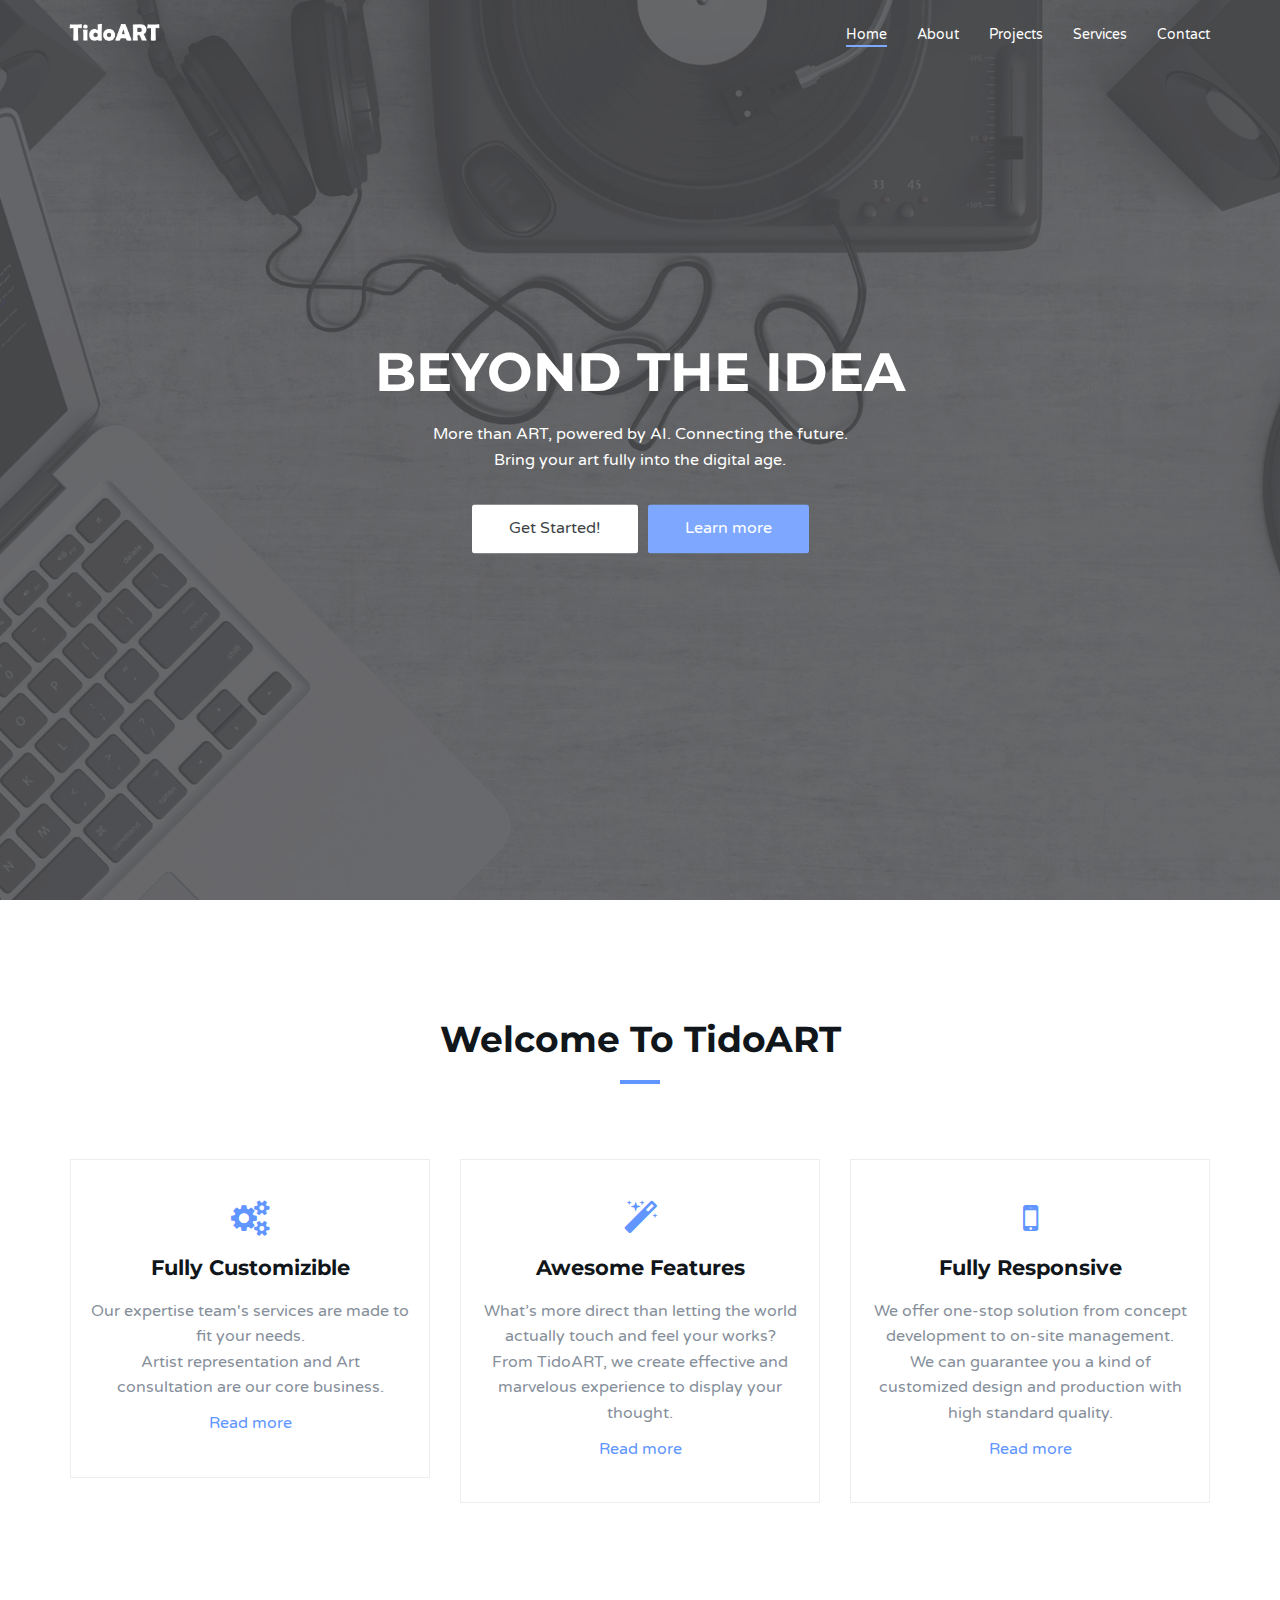
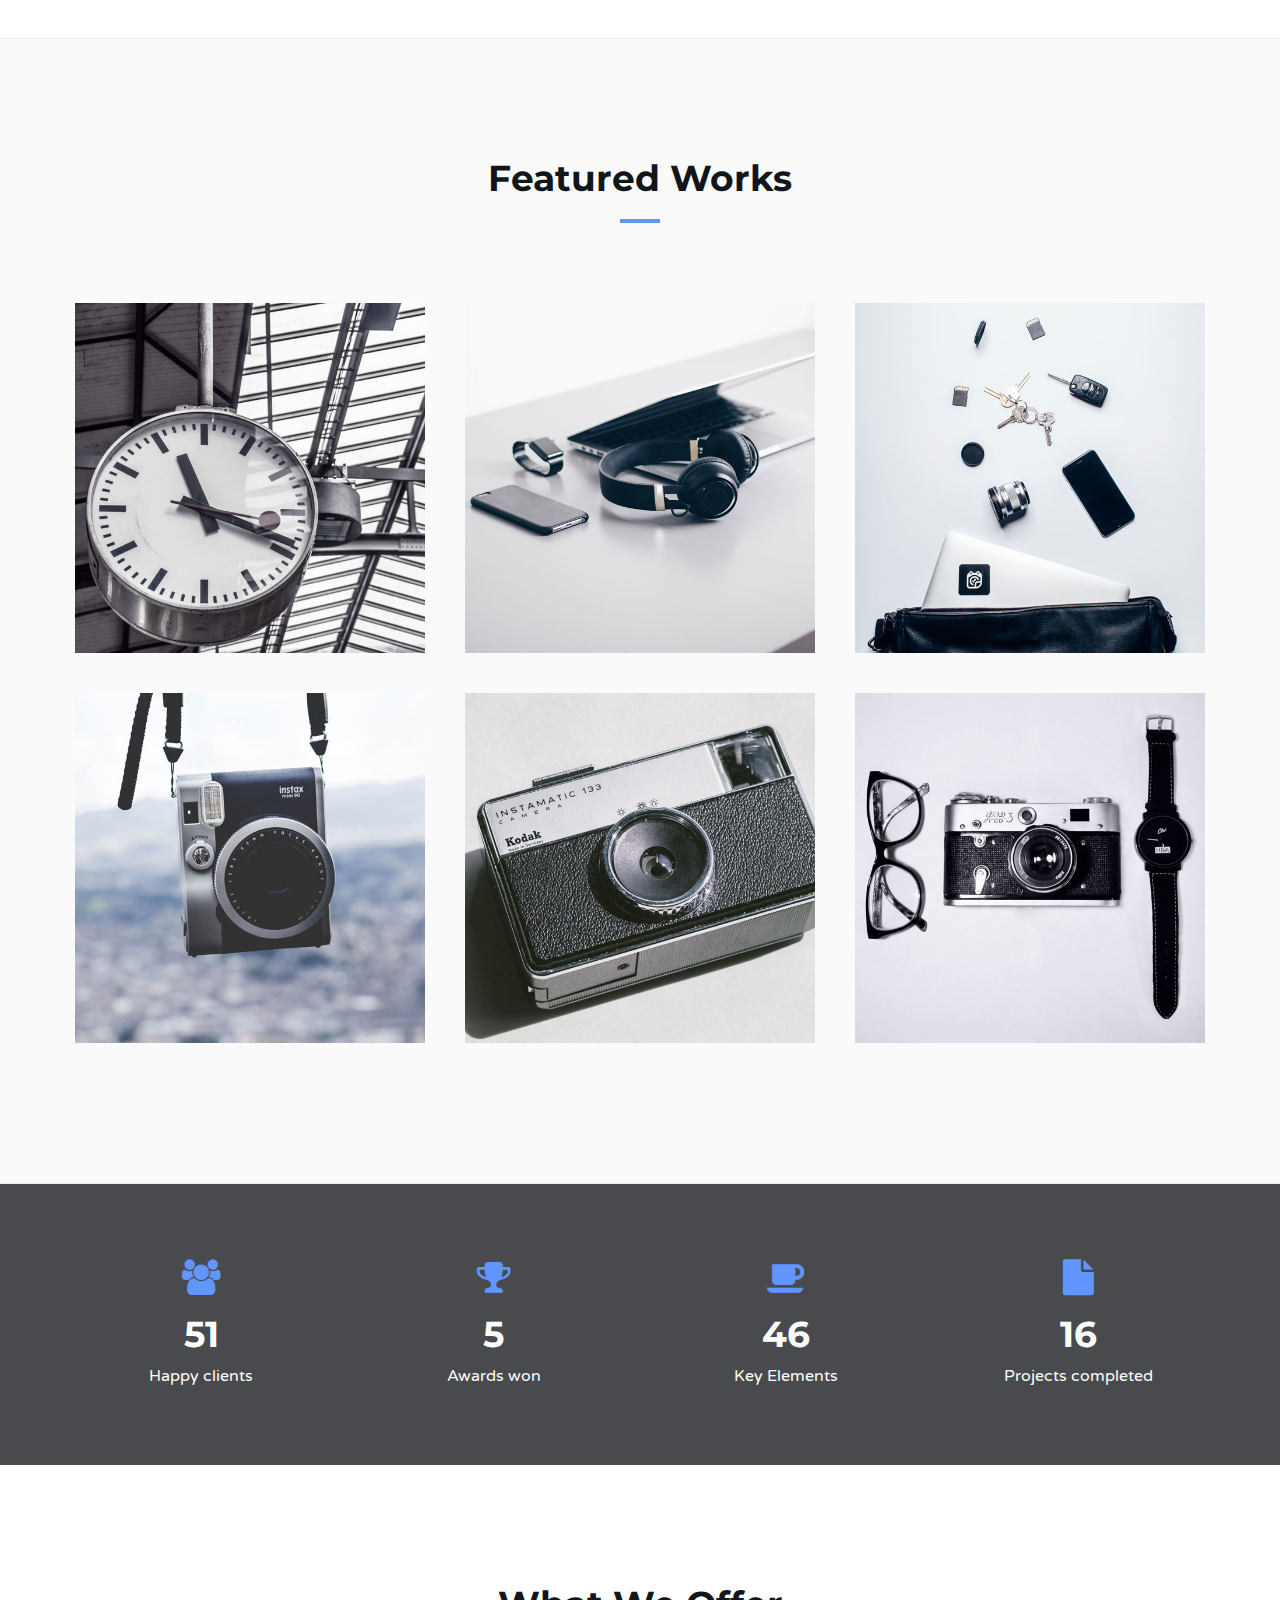
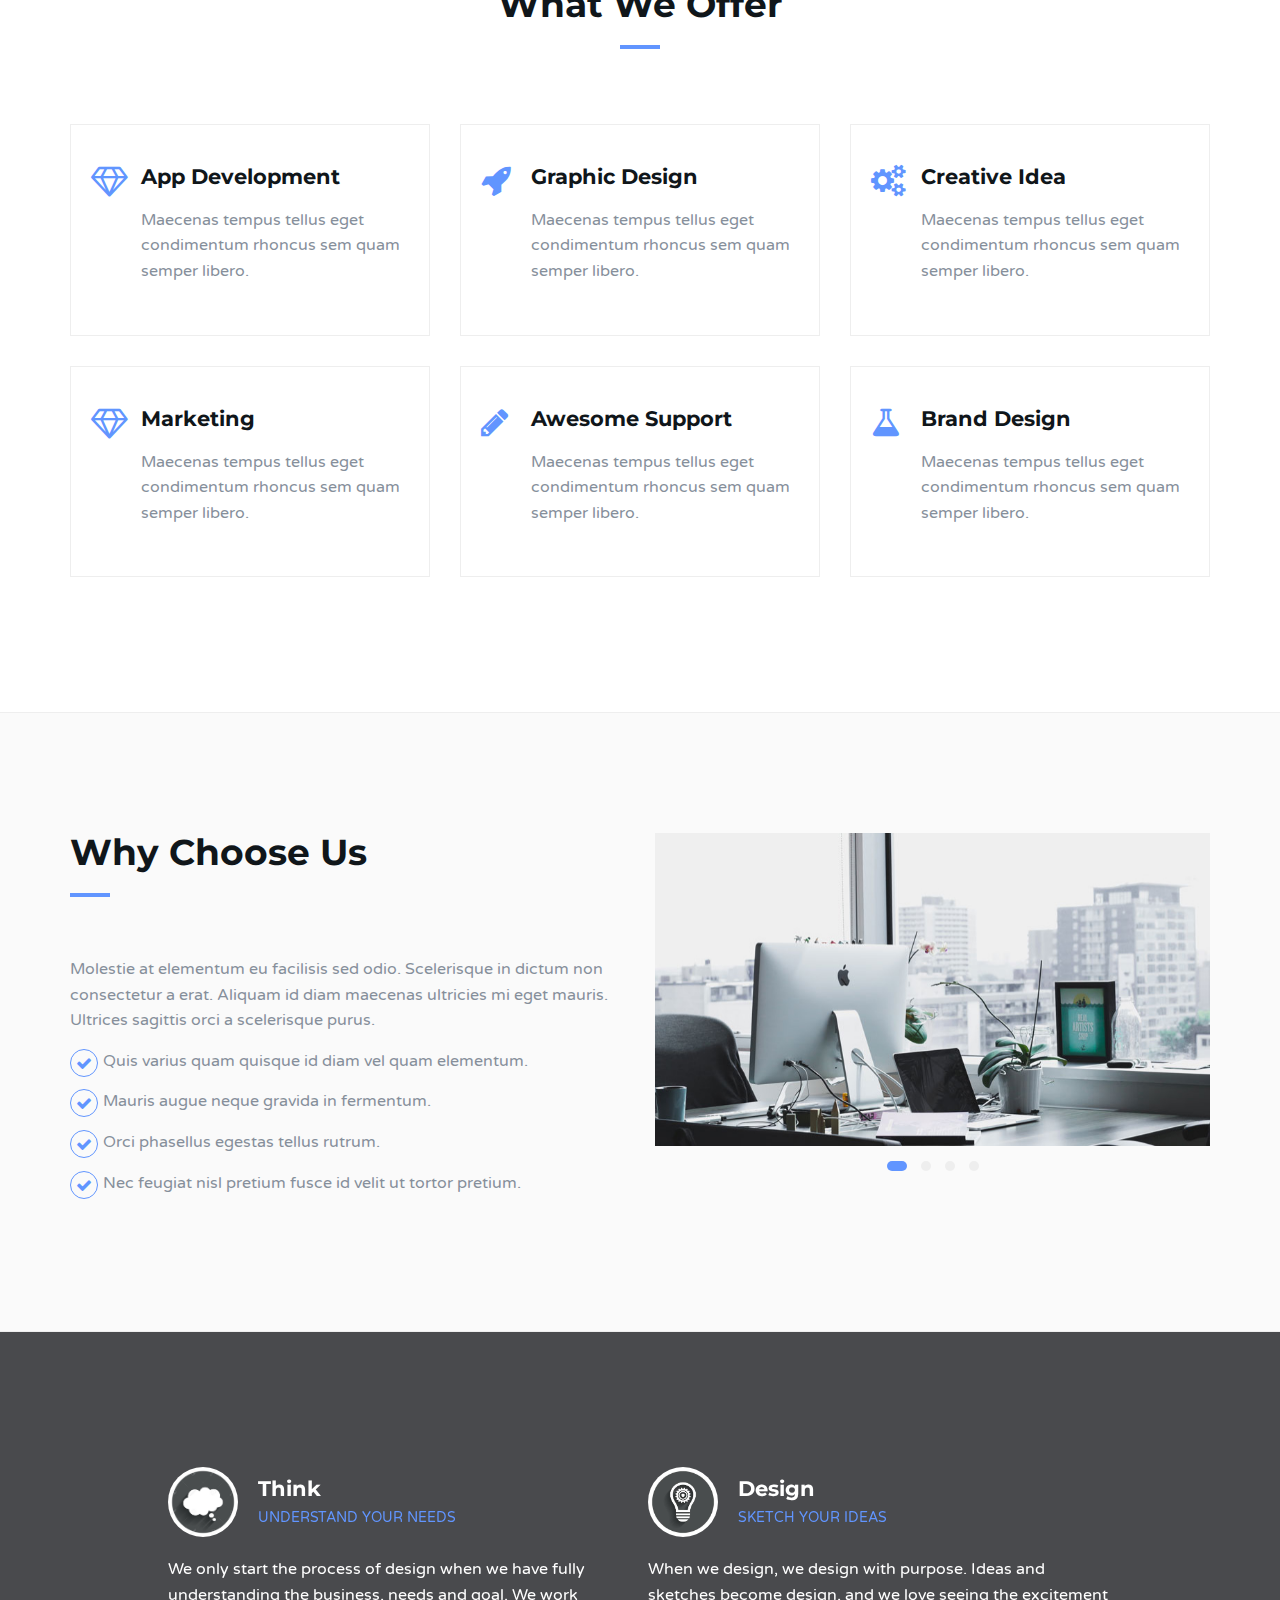
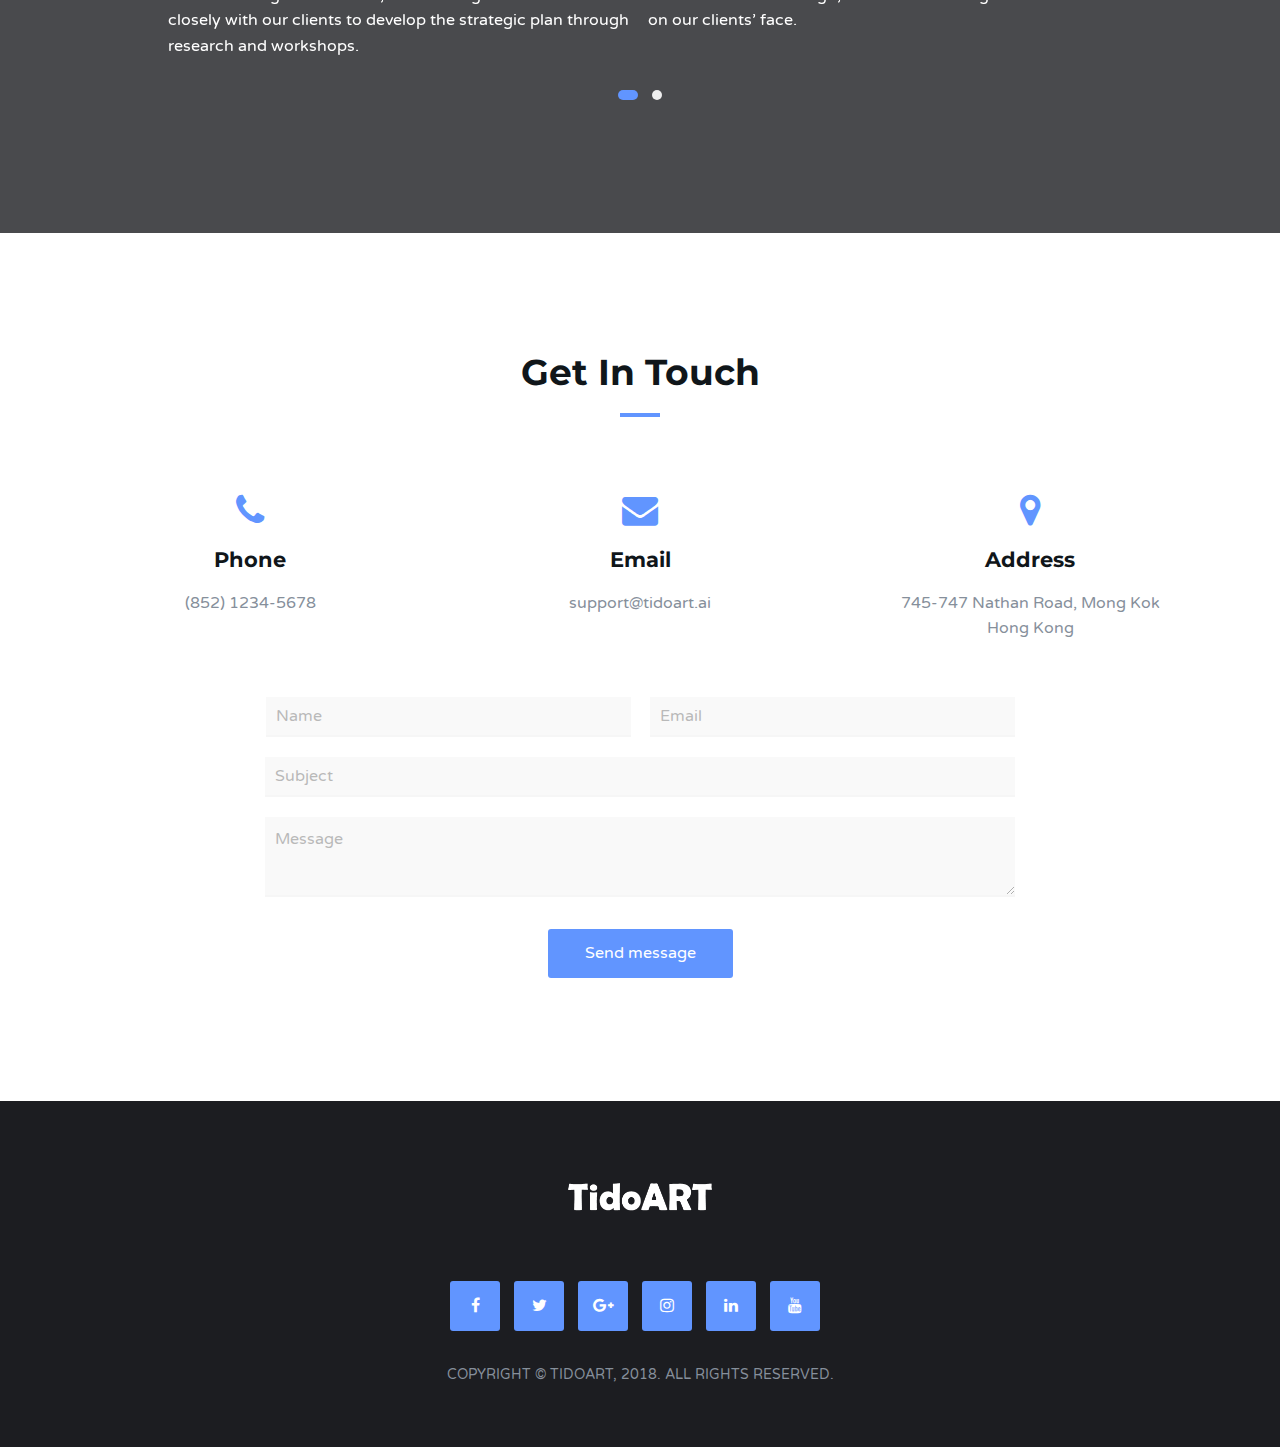
==== commit 4c43f725: "." ====
--- a/index.html
+++ b/index.html
@@ -70,7 +70,7 @@
 				<ul class="main-nav nav navbar-nav navbar-right">
 					<li><a href="#home">Home</a></li>
 					<li><a href="#about">About</a></li>
-					<li><a href="#work">Projects</a></li>
+					<li><a href="#portfolio">Projects</a></li>
 					<li><a href="#service">Services</a></li>
 					<!-- <li class="has-dropdown"><a href="#blog">Blog</a>
 						<ul class="dropdown">
@@ -168,9 +168,8 @@
 	</div>
 	<!-- /About -->
 
-
-	<!-- Featured Works -->
-	<div id="work" class="section md-padding bg-grey">
+	<!-- Portfolio -->
+	<div id="portfolio" class="section md-padding bg-grey">
 
 		<!-- Container -->
 		<div class="container">
@@ -281,7 +280,7 @@
 		<!-- /Container -->
 
 	</div>
-	<!-- /Featured  Works -->
+	<!-- /Portfolio -->
 	
 		<!-- Numbers -->
 	<div id="numbers" class="section sm-padding">
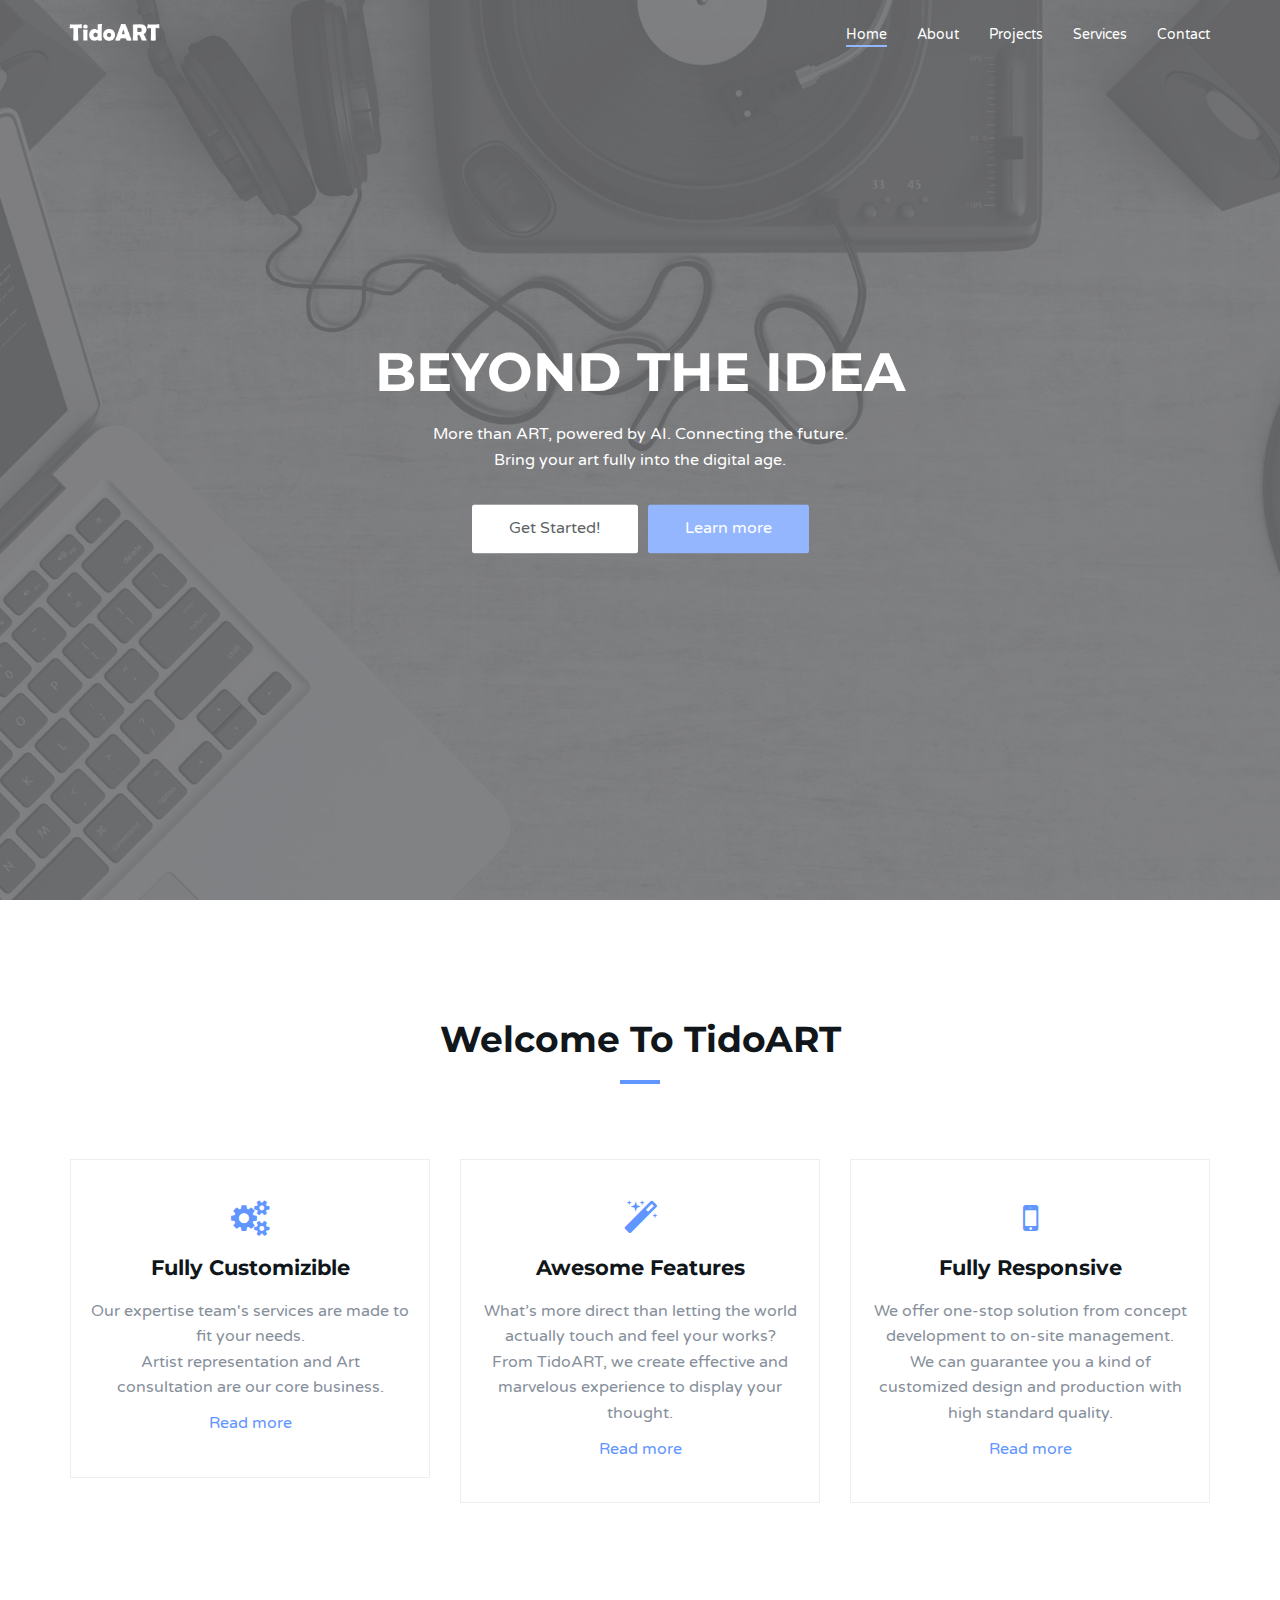
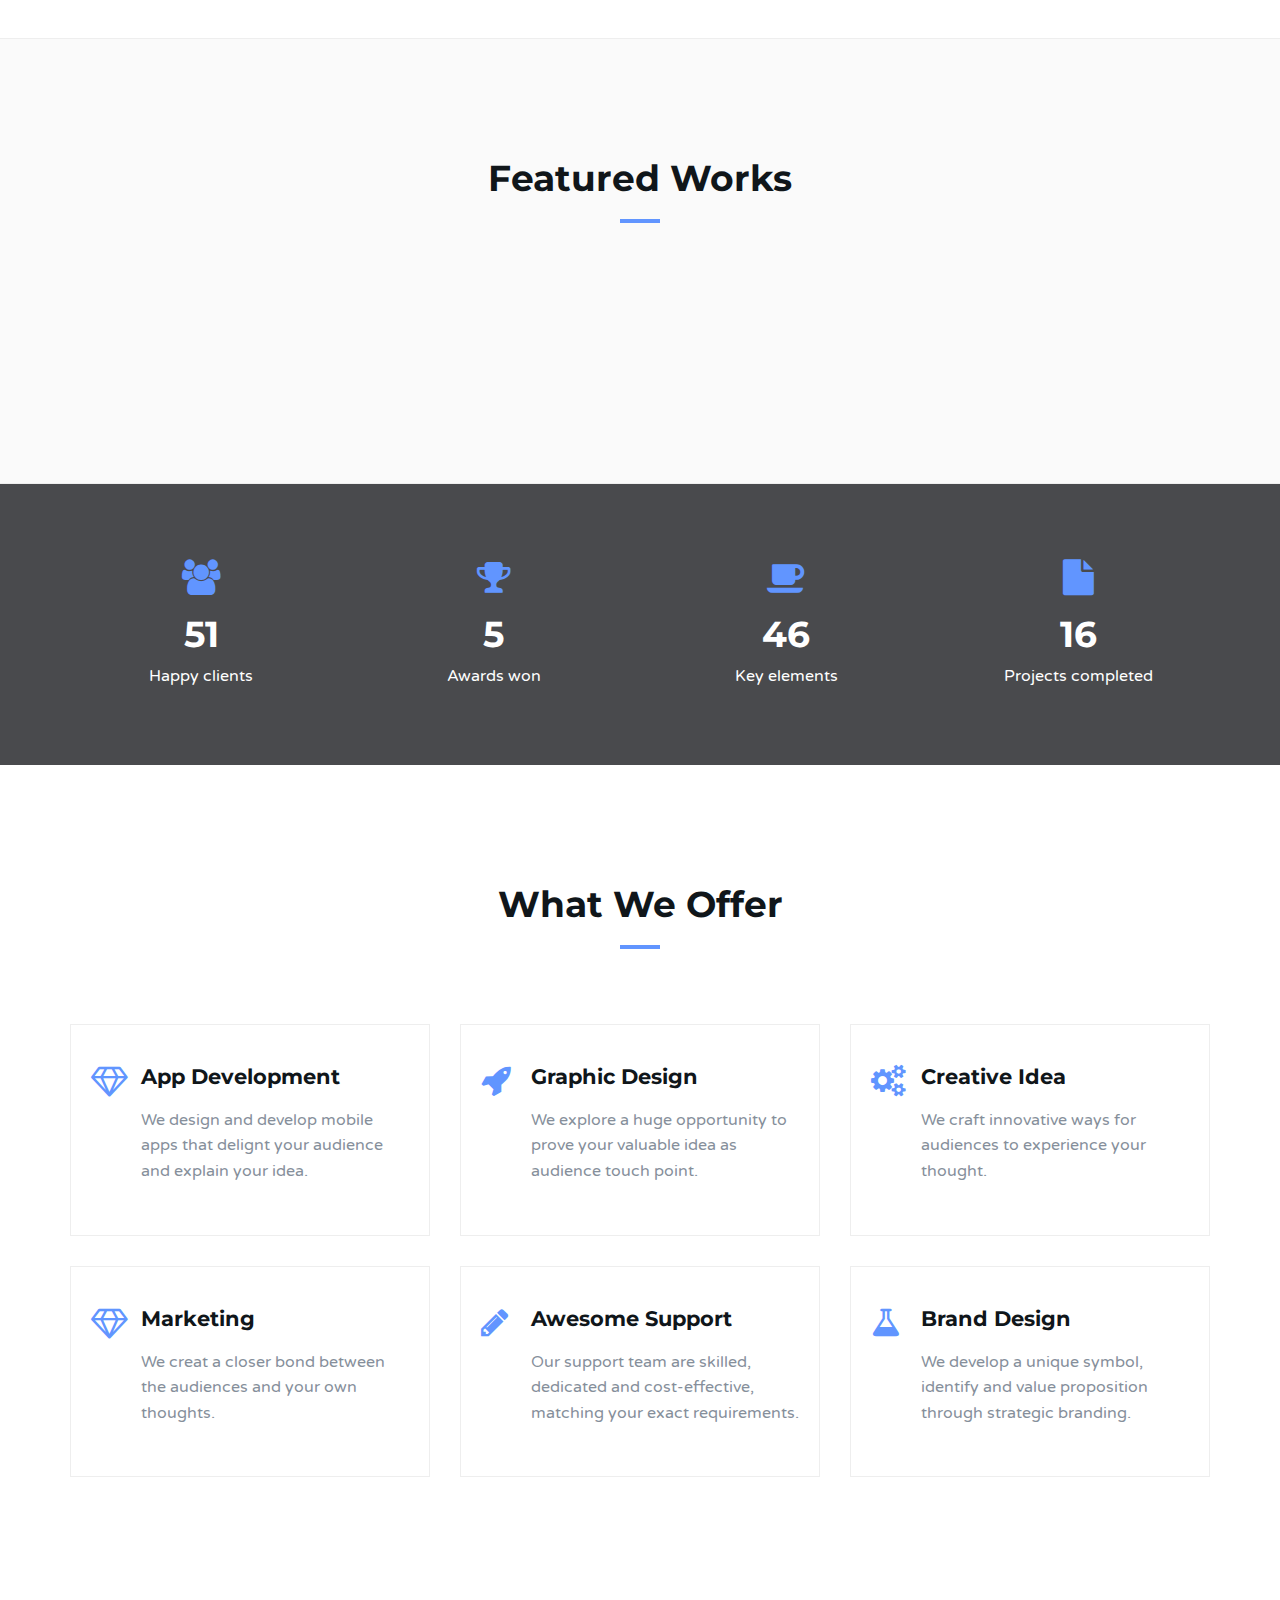
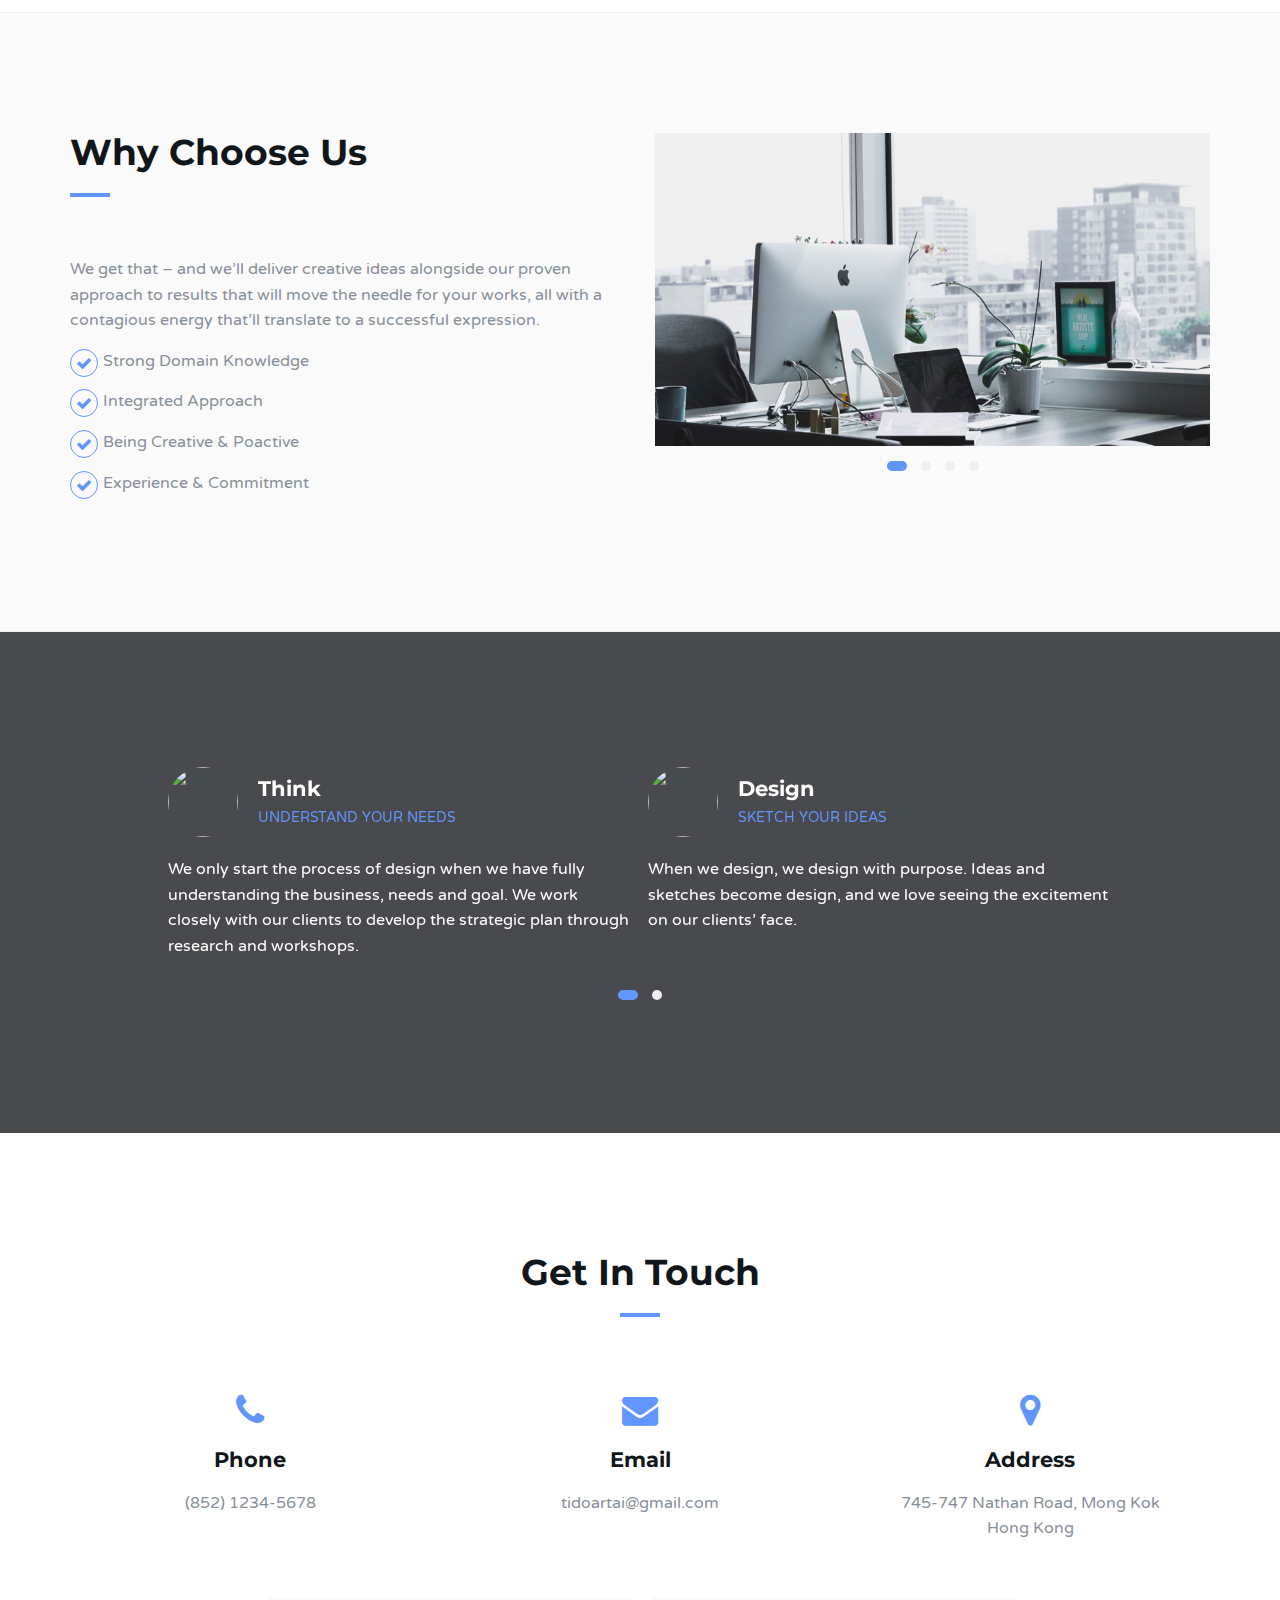
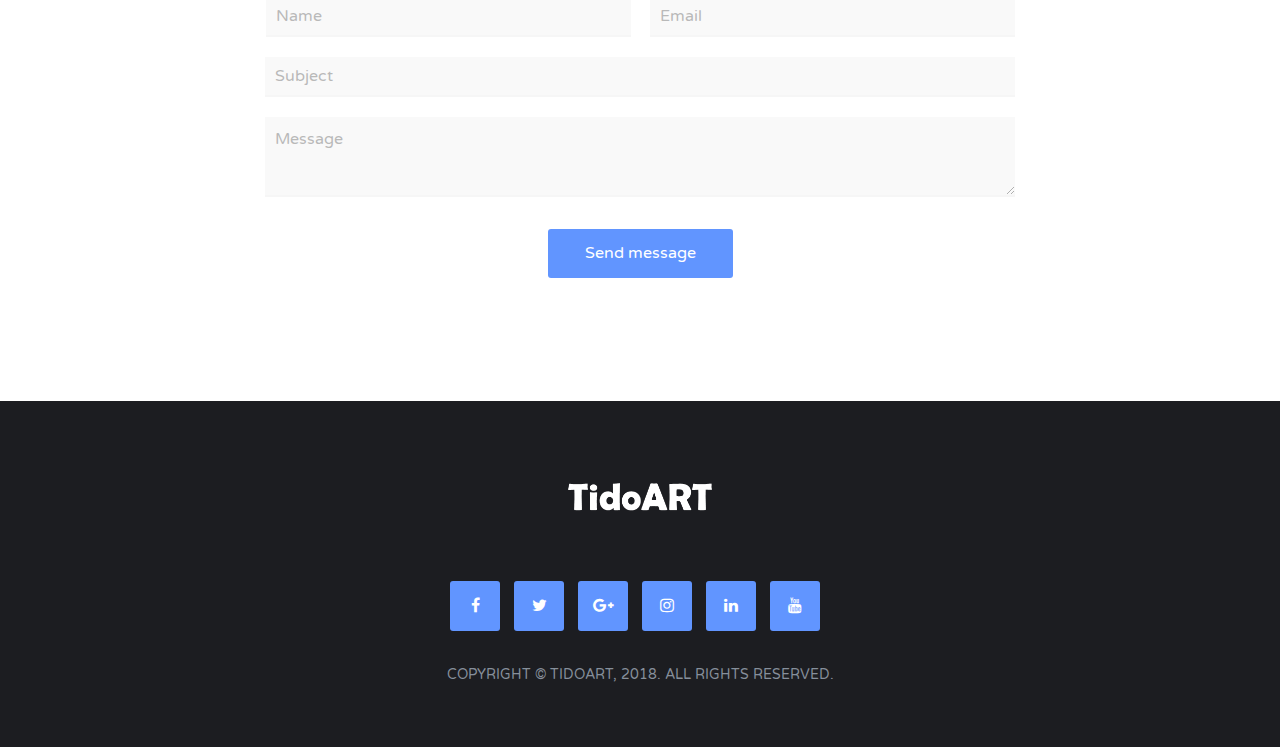
==== commit d635948d: "." ====
--- a/index.html
+++ b/index.html
@@ -1,980 +1,980 @@
-<!DOCTYPE html>
-<html lang="en">
-
-<head>
-	<meta charset="utf-8">
-	<meta http-equiv="X-UA-Compatible" content="IE=edge">
-	<meta name="viewport" content="width=device-width, initial-scale=1">
-	<!-- The above 3 meta tags *must* come first in the head; any other head content must come *after* these tags -->
-
-	<title>TidoART</title>
-
-	<!-- Google font -->
-	<link href="https://fonts.googleapis.com/css?family=Montserrat:400,700%7CVarela+Round" rel="stylesheet">
-
-	<!-- Bootstrap -->
-	<link type="text/css" rel="stylesheet" href="css/bootstrap.min.css" />
-
-	<!-- Owl Carousel -->
-	<link type="text/css" rel="stylesheet" href="css/owl.carousel.css" />
-	<link type="text/css" rel="stylesheet" href="css/owl.theme.default.css" />
-
-	<!-- Magnific Popup -->
-	<link type="text/css" rel="stylesheet" href="css/magnific-popup.css" />
-
-	<!-- Font Awesome Icon -->
-	<link rel="stylesheet" href="css/font-awesome.min.css">
-
-	<!-- Custom stlylesheet -->
-	<link type="text/css" rel="stylesheet" href="css/style.css" />
-
-	<!-- HTML5 shim and Respond.js for IE8 support of HTML5 elements and media queries -->
-	<!-- WARNING: Respond.js doesn't work if you view the page via file:// -->
-	<!--[if lt IE 9]>
-		<script src="https://oss.maxcdn.com/html5shiv/3.7.3/html5shiv.min.js"></script>
-		<script src="https://oss.maxcdn.com/respond/1.4.2/respond.min.js"></script>
-	<![endif]-->
-</head>
-
-<body>
-	<!-- Header -->
-	<header id="home">
-		<!-- Background Image -->
-		<div class="bg-img" style="background-image: url('./img/background1.jpg');">
-			<div class="overlay"></div>
-		</div>
-		<!-- /Background Image -->
-
-		<!-- Nav -->
-		<nav id="nav" class="navbar nav-transparent">
-			<div class="container">
-
-				<div class="navbar-header">
-					<!-- Logo -->
-					<div class="navbar-brand">
-						<a href="index.html">
-							<img class="logo" src="img/logo.png" alt="logo">
-							<img class="logo-alt" src="img/logo-alt.png" alt="logo">
-						</a>
-					</div>
-					<!-- /Logo -->
-
-					<!-- Collapse nav button -->
-					<div class="nav-collapse">
-						<span></span>
-					</div>
-					<!-- /Collapse nav button -->
-				</div>
-
-				<!--  Main navigation  -->
-				<ul class="main-nav nav navbar-nav navbar-right">
-					<li><a href="#home">Home</a></li>
-					<li><a href="#about">About</a></li>
-					<li><a href="#portfolio">Projects</a></li>
-					<li><a href="#service">Services</a></li>
-					<!-- <li class="has-dropdown"><a href="#blog">Blog</a>
-						<ul class="dropdown">
-							<li><a href="blog-single.html">blog post</a></li>
-						</ul>
-					</li> -->
-					
-					<li><a href="#contact">Contact</a></li>
-				</ul>
-				<!-- /Main navigation -->
-
-			</div>
-		</nav>
-		<!-- /Nav -->
-
-		<!-- home wrapper -->
-		<div class="home-wrapper">
-			<div class="container">
-				<div class="row">
-
-					<!-- home content -->
-					<div class="col-md-10 col-md-offset-1">
-						<div class="home-content">
-							<h1 class="white-text">Beyond the idea </h1>
-							<p class="white-text">More than ART, powered by AI. Connecting the future. <br>Bring your art fully into the digital age.
-							</p>
-							<button class="white-btn">Get Started!</button>
-							<button class="main-btn">Learn more</button>
-						</div>
-					</div>
-					<!-- /home content -->
-
-				</div>
-			</div>
-		</div>
-		<!-- /home wrapper -->
-
-	</header>
-	<!-- /Header -->
-
-	<!-- About -->
-	<div id="about" class="section md-padding">
-
-		<!-- Container -->
-		<div class="container">
-
-			<!-- Row -->
-			<div class="row">
-
-				<!-- Section header -->
-				<div class="section-header text-center">
-					<h2 class="title">Welcome to TidoART</h2>
-				</div>
-				<!-- /Section header -->
-
-				<!-- about -->
-				<div class="col-md-4">
-					<div class="about">
-						<i class="fa fa-cogs"></i>
-						<h3>Fully Customizible</h3>
-						<p>Our expertise team's services are made to fit your needs. <br>Artist representation and Art consultation are our core business.</p>
-						<a href="#">Read more</a>
-					</div>
-				</div>
-				<!-- /about -->
-
-				<!-- about -->
-				<div class="col-md-4">
-					<div class="about">
-						<i class="fa fa-magic"></i>
-						<h3>Awesome Features</h3>
-						<p>What’s more direct than letting the world actually touch and feel your works? <br>From TidoART, we create effective and marvelous experience to display your thought.</p>
-						<a href="#">Read more</a>
-					</div>
-				</div>
-				<!-- /about -->
-
-				<!-- about -->
-				<div class="col-md-4">
-					<div class="about">
-						<i class="fa fa-mobile"></i>
-						<h3>Fully Responsive</h3>
-						<p>We offer one-stop solution from concept development to on-site management. <br> We can guarantee you a kind of customized design and production with high standard quality. </p>
-						<a href="#">Read more</a>
-					</div>
-				</div>
-				<!-- /about -->
-
-			</div>
-			<!-- /Row -->
-
-		</div>
-		<!-- /Container -->
-
-	</div>
-	<!-- /About -->
-
-	<!-- Portfolio -->
-	<div id="portfolio" class="section md-padding bg-grey">
-
-		<!-- Container -->
-		<div class="container">
-
-			<!-- Row -->
-			<div class="row">
-
-				<!-- Section header -->
-				<div class="section-header text-center">
-					<h2 class="title">Featured Works</h2>
-				</div>
-				<!-- /Section header -->
-
-				<!-- Work -->
-				<div class="col-md-4 col-xs-6 work">
-					<img class="img-responsive" src="./img/work1.jpg" alt="">
-					<div class="overlay"></div>
-					<div class="work-content">
-						<span>Category</span>
-						<h3>2D-to-3D</h3>
-						<div class="work-link">
-							<a href="#"><i class="fa fa-external-link"></i></a>
-							<a class="lightbox" href="./img/work1.jpg"><i class="fa fa-search"></i></a>
-						</div>
-					</div>
-				</div>
-				<!-- /Work -->
-
-				<!-- Work -->
-				<div class="col-md-4 col-xs-6 work">
-					<img class="img-responsive" src="./img/work2.jpg" alt="">
-					<div class="overlay"></div>
-					<div class="work-content">
-						<span>Category</span>
-						<h3>Interactive Design</h3>
-						<div class="work-link">
-							<a href="#"><i class="fa fa-external-link"></i></a>
-							<a class="lightbox" href="./img/work2.jpg"><i class="fa fa-search"></i></a>
-						</div>
-					</div>
-				</div>
-				<!-- /Work -->
-
-				<!-- Work -->
-				<div class="col-md-4 col-xs-6 work">
-					<img class="img-responsive" src="./img/work3.jpg" alt="">
-					<div class="overlay"></div>
-					<div class="work-content">
-						<span>Category</span>
-						<h3>Auto-stroke</h3>
-						<div class="work-link">
-							<a href="#"><i class="fa fa-external-link"></i></a>
-							<a class="lightbox" href="./img/work3.jpg"><i class="fa fa-search"></i></a>
-						</div>
-					</div>
-				</div>
-				<!-- /Work -->
-
-				<!-- Work -->
-				<div class="col-md-4 col-xs-6 work">
-					<img class="img-responsive" src="./img/work4.jpg" alt="">
-					<div class="overlay"></div>
-					<div class="work-content">
-						<span>Category</span>
-						<h3>Trick Illusion</h3>
-						<div class="work-link">
-							<a href="#"><i class="fa fa-external-link"></i></a>
-							<a class="lightbox" href="./img/work4.jpg"><i class="fa fa-search"></i></a>
-						</div>
-					</div>
-				</div>
-				<!-- /Work -->
-
-				<!-- Work -->
-				<div class="col-md-4 col-xs-6 work">
-					<img class="img-responsive" src="./img/work5.jpg" alt="">
-					<div class="overlay"></div>
-					<div class="work-content">
-						<span>Category</span>
-						<h3>Immersive Vision</h3>
-						<div class="work-link">
-							<a href="#"><i class="fa fa-external-link"></i></a>
-							<a class="lightbox" href="./img/work5.jpg"><i class="fa fa-search"></i></a>
-						</div>
-					</div>
-				</div>
-				<!-- /Work -->
-
-				<!-- Work -->
-				<div class="col-md-4 col-xs-6 work">
-					<img class="img-responsive" src="./img/work6.jpg" alt="">
-					<div class="overlay"></div>
-					<div class="work-content">
-						<span>Category</span>
-						<h3>Animation Art</h3>
-						<div class="work-link">
-							<a href="#"><i class="fa fa-external-link"></i></a>
-							<a class="lightbox" href="./img/work6.jpg"><i class="fa fa-search"></i></a>
-						</div>
-					</div>
-				</div>
-				<!-- /Work -->
-
-			</div>
-			<!-- /Row -->
-
-		</div>
-		<!-- /Container -->
-
-	</div>
-	<!-- /Portfolio -->
-	
-		<!-- Numbers -->
-	<div id="numbers" class="section sm-padding">
-
-		<!-- Background Image -->
-		<div class="bg-img" style="background-image: url('./img/background2.jpg');">
-			<div class="overlay"></div>
-		</div>
-		<!-- /Background Image -->
-
-		<!-- Container -->
-		<div class="container">
-
-			<!-- Row -->
-			<div class="row">
-
-				<!-- number -->
-				<div class="col-sm-3 col-xs-6">
-					<div class="number">
-						<i class="fa fa-users"></i>
-						<h3 class="white-text"><span class="counter">51</span></h3>
-						<span class="white-text">Happy clients</span>
-					</div>
-				</div>
-				<!-- /number -->
-
-				<!-- number -->
-				<div class="col-sm-3 col-xs-6">
-					<div class="number">
-						<i class="fa fa-trophy"></i>
-						<h3 class="white-text"><span class="counter">5</span></h3>
-						<span class="white-text">Awards won</span>
-					</div>
-				</div>
-				<!-- /number -->
-
-				<!-- number -->
-				<div class="col-sm-3 col-xs-6">
-					<div class="number">
-						<i class="fa fa-coffee"></i>
-						<h3 class="white-text"><span class="counter">46</span></h3>
-						<span class="white-text">Key Elements</span>
-					</div>
-				</div>
-				<!-- /number -->
-
-				<!-- number -->
-				<div class="col-sm-3 col-xs-6">
-					<div class="number">
-						<i class="fa fa-file"></i>
-						<h3 class="white-text"><span class="counter">16</span></h3>
-						<span class="white-text">Projects completed</span>
-					</div>
-				</div>
-				<!-- /number -->
-
-			</div>
-			<!-- /Row -->
-
-		</div>
-		<!-- /Container -->
-
-	</div>
-	<!-- /Numbers -->
-
-	<!-- Service -->
-	<div id="service" class="section md-padding">
-
-		<!-- Container -->
-		<div class="container">
-
-			<!-- Row -->
-			<div class="row">
-
-				<!-- Section header -->
-				<div class="section-header text-center">
-					<h2 class="title">What we offer</h2>
-				</div>
-				<!-- /Section header -->
-
-				<!-- service -->
-				<div class="col-md-4 col-sm-6">
-					<div class="service">
-						<i class="fa fa-diamond"></i>
-						<h3>App Development</h3>
-						<p>Maecenas tempus tellus eget condimentum rhoncus sem quam semper libero.</p>
-					</div>
-				</div>
-				<!-- /service -->
-
-				<!-- service -->
-				<div class="col-md-4 col-sm-6">
-					<div class="service">
-						<i class="fa fa-rocket"></i>
-						<h3>Graphic Design</h3>
-						<p>Maecenas tempus tellus eget condimentum rhoncus sem quam semper libero.</p>
-					</div>
-				</div>
-				<!-- /service -->
-
-				<!-- service -->
-				<div class="col-md-4 col-sm-6">
-					<div class="service">
-						<i class="fa fa-cogs"></i>
-						<h3>Creative Idea</h3>
-						<p>Maecenas tempus tellus eget condimentum rhoncus sem quam semper libero.</p>
-					</div>
-				</div>
-				<!-- /service -->
-
-				<!-- service -->
-				<div class="col-md-4 col-sm-6">
-					<div class="service">
-						<i class="fa fa-diamond"></i>
-						<h3>Marketing</h3>
-						<p>Maecenas tempus tellus eget condimentum rhoncus sem quam semper libero.</p>
-					</div>
-				</div>
-				<!-- /service -->
-
-				<!-- service -->
-				<div class="col-md-4 col-sm-6">
-					<div class="service">
-						<i class="fa fa-pencil"></i>
-						<h3>Awesome Support</h3>
-						<p>Maecenas tempus tellus eget condimentum rhoncus sem quam semper libero.</p>
-					</div>
-				</div>
-				<!-- /service -->
-
-				<!-- service -->
-				<div class="col-md-4 col-sm-6">
-					<div class="service">
-						<i class="fa fa-flask"></i>
-						<h3>Brand Design</h3>
-						<p>Maecenas tempus tellus eget condimentum rhoncus sem quam semper libero.</p>
-					</div>
-				</div>
-				<!-- /service -->
-
-			</div>
-			<!-- /Row -->
-
-		</div>
-		<!-- /Container -->
-
-	</div>
-	<!-- /Service -->
-
-
-	<!-- Why Choose Us -->
-	<div id="features" class="section md-padding bg-grey">
-
-		<!-- Container -->
-		<div class="container">
-
-			<!-- Row -->
-			<div class="row">
-
-				<!-- why choose us content -->
-				<div class="col-md-6">
-					<div class="section-header">
-						<h2 class="title">Why Choose Us</h2>
-					</div>
-					<p>Molestie at elementum eu facilisis sed odio. Scelerisque in dictum non consectetur a erat. Aliquam id diam maecenas ultricies mi eget mauris. Ultrices sagittis orci a scelerisque purus.</p>
-					<div class="feature">
-						<i class="fa fa-check"></i>
-						<p>Quis varius quam quisque id diam vel quam elementum.</p>
-					</div>
-					<div class="feature">
-						<i class="fa fa-check"></i>
-						<p>Mauris augue neque gravida in fermentum.</p>
-					</div>
-					<div class="feature">
-						<i class="fa fa-check"></i>
-						<p>Orci phasellus egestas tellus rutrum.</p>
-					</div>
-					<div class="feature">
-						<i class="fa fa-check"></i>
-						<p>Nec feugiat nisl pretium fusce id velit ut tortor pretium.</p>
-					</div>
-				</div>
-				<!-- /why choose us content -->
-
-				<!-- About slider -->
-				<div class="col-md-6">
-					<div id="about-slider" class="owl-carousel owl-theme">
-						<img class="img-responsive" src="./img/blog1.jpg" alt="">
-						<img class="img-responsive" src="./img/blog2.jpg" alt="">
-						<img class="img-responsive" src="./img/blog1.jpg" alt="">
-						<img class="img-responsive" src="./img/blog2.jpg" alt="">
-					</div>
-				</div>
-				<!-- /About slider -->
-
-			</div>
-			<!-- /Row -->
-
-		</div>
-		<!-- /Container -->
-
-	</div>
-	<!-- /Why Choose Us -->
-
-
-
-
-	<!-- Pricing -->
-	<!-- <div id="pricing" class="section md-padding"> -->
-
-		<!-- Container -->
-		<!-- <div class="container"> -->
-
-			<!-- Row -->
-			<!-- <div class="row"> -->
-
-				<!-- Section header -->
-<!-- 				<div class="section-header text-center">
-					<h2 class="title">Pricing Table</h2>
-				</div>
- -->				<!-- /Section header -->
-
-				<!-- pricing -->
-<!-- 				<div class="col-sm-4">
-					<div class="pricing">
-						<div class="price-head">
-							<span class="price-title">Basic plan</span>
-							<div class="price">
-								<h3>$9<span class="duration">/ month</span></h3>
-							</div>
-						</div>
-						<ul class="price-content">
-							<li>
-								<p>1GB Disk Space</p>
-							</li>
-							<li>
-								<p>100 Email Account</p>
-							</li>
-							<li>
-								<p>24/24 Support</p>
-							</li>
-						</ul>
-						<div class="price-btn">
-							<button class="outline-btn">Purchase now</button>
-						</div>
-					</div>
-				</div>
- -->				<!-- /pricing -->
-
-<!-- 				<!-- pricing -->
-<!-- 				<div class="col-sm-4">
-					<div class="pricing">
-						<div class="price-head">
-							<span class="price-title">Silver plan</span>
-							<div class="price">
-								<h3>$19<span class="duration">/ month</span></h3>
-							</div>
-						</div>
-						<ul class="price-content">
-							<li>
-								<p>1GB Disk Space</p>
-							</li>
-							<li>
-								<p>100 Email Account</p>
-							</li>
-							<li>
-								<p>24/24 Support</p>
-							</li>
-						</ul>
-						<div class="price-btn">
-							<button class="outline-btn">Purchase now</button>
-						</div>
-					</div>
-				</div>
-				<!-- /pricing -->
-				<!-- pricing -->
-<!-- 				<div class="col-sm-4">
-					<div class="pricing">
-						<div class="price-head">
-							<span class="price-title">Gold plan</span>
-							<div class="price">
-								<h3>$39<span class="duration">/ month</span></h3>
-							</div>
-						</div>
-						<ul class="price-content">
-							<li>
-								<p>1GB Disk Space</p>
-							</li>
-							<li>
-								<p>100 Email Account</p>
-							</li>
-							<li>
-								<p>24/24 Support</p>
-							</li>
-						</ul>
-						<div class="price-btn">
-							<button class="outline-btn">Purchase now</button>
-						</div>
-					</div>
-				</div> -->
-				<!-- /pricing -->
-
-			<!-- </div> -->
-			<!-- Row -->
-
-		<!-- </div> -->
-		<!-- /Container -->
-
-	<!-- </div> -->
-	<!-- /Pricing -->
-
-
-	<!-- Testimonial -->
-	<div id="testimonial" class="section md-padding">
-
-		<!-- Background Image -->
-		<div class="bg-img" style="background-image: url('./img/background3.jpg');">
-			<div class="overlay"></div>
-		</div>
-		<!-- /Background Image -->
-
-		<!-- Container -->
-		<div class="container">
-
-			<!-- Row -->
-			<div class="row">
-
-				<!-- Testimonial slider -->
-				<div class="col-md-10 col-md-offset-1">
-					<div id="testimonial-slider" class="owl-carousel owl-theme">
-
-						<!-- testimonial -->
-						<div class="testimonial">
-							<div class="testimonial-meta">
-								<img src="./img/think.jpg" alt="">
-								<h3 class="white-text">Think</h3>
-								<span>Understand your needs</span>
-							</div>
-							<p class="white-text">We only start the process of design when we have fully understanding the business, needs and goal. We work closely with our clients to develop the strategic plan through research and workshops.</p>
-						</div>
-						<!-- /testimonial -->
-
-						<!-- testimonial -->
-						<div class="testimonial">
-							<div class="testimonial-meta">
-								<img src="./img/design.jpg" alt="">
-								<h3 class="white-text">Design</h3>
-								<span>Sketch your ideas</span>
-							</div>
-							<p class="white-text">When we design, we design with purpose. Ideas and sketches become design, and we love seeing the excitement on our clients’ face.</p>
-						</div>
-						<!-- /testimonial -->
-						
-						<!-- testimonial -->
-						<div class="testimonial">
-							<div class="testimonial-meta">
-								<img src="./img/build.png" alt="">
-								<h3 class="white-text">Build</h3>
-								<span>Make it reality</span>
-							</div>
-							<p class="white-text">From the big picture to every last detail. Our quality craftsmanship and professional on-site management make it all hassle-free for our busy clients.</p>
-						</div>
-						<!-- /testimonial -->
-						
-						<!-- testimonial -->
-						<div class="testimonial">
-							<div class="testimonial-meta">
-								<img src="./img/success.jpg" alt="">
-								<h3 class="white-text">Effect</h3>
-								<span>Fantasize your works</span>
-							</div>
-							<p class="white-text">From the big picture to every last detail. Our quality craftsmanship and professional on-site management make it all hassle-free for our busy clients.</p>
-						</div>
-						<!-- /testimonial -->
-
-					</div>
-				</div>
-				<!-- /Testimonial slider -->
-
-			</div>
-			<!-- /Row -->
-
-		</div>
-		<!-- /Container -->
-
-	</div>
-	<!-- /Testimonial -->
-
-	<!-- Team -->
-	<!-- <div id="team" class="section md-padding"> -->
-
-		<!-- Container -->
-		<!-- <div class="container"> -->
-
-			<!-- Row -->
-			<!-- <div class="row"> -->
-
-				<!-- Section header -->
-<!-- 				<div class="section-header text-center">
-					<h2 class="title">Our Team</h2>
-				</div>
-	 -->			<!-- /Section header -->
-
-				<!-- team -->
-<!-- 				<div class="col-sm-4">
-					<div class="team">
-						<div class="team-img">
-							<img class="img-responsive" src="./img/team1.jpg" alt="">
-							<div class="overlay">
-								<div class="team-social">
-									<a href="#"><i class="fa fa-facebook"></i></a>
-									<a href="#"><i class="fa fa-google-plus"></i></a>
-									<a href="#"><i class="fa fa-twitter"></i></a>
-								</div>
-							</div>
-						</div>
-						<div class="team-content">
-							<h3>John Doe</h3>
-							<span>Web Designer</span>
-						</div>
-					</div>
-				</div>
-		 -->		<!-- /team -->
-
-				<!-- team -->
-<!-- 				<div class="col-sm-4">
-					<div class="team">
-						<div class="team-img">
-							<img class="img-responsive" src="./img/team2.jpg" alt="">
-							<div class="overlay">
-								<div class="team-social">
-									<a href="#"><i class="fa fa-facebook"></i></a>
-									<a href="#"><i class="fa fa-google-plus"></i></a>
-									<a href="#"><i class="fa fa-twitter"></i></a>
-								</div>
-							</div>
-						</div>
-						<div class="team-content">
-							<h3>John Doe</h3>
-							<span>Web Designer</span>
-						</div>
-					</div>
-				</div>
-	 -->			<!-- /team -->
-
-				<!-- team -->
-<!-- 				<div class="col-sm-4">
-					<div class="team">
-						<div class="team-img">
-							<img class="img-responsive" src="./img/team3.jpg" alt="">
-							<div class="overlay">
-								<div class="team-social">
-									<a href="#"><i class="fa fa-facebook"></i></a>
-									<a href="#"><i class="fa fa-google-plus"></i></a>
-									<a href="#"><i class="fa fa-twitter"></i></a>
-								</div>
-							</div>
-						</div>
-						<div class="team-content">
-							<h3>John Doe</h3>
-							<span>Web Designer</span>
-						</div>
-					</div>
-				</div>
- -->				<!-- /team -->
-
-			<!-- </div> -->
-			<!-- /Row -->
-
-		<!-- </div> -->
-		<!-- /Container -->
-
-	<!-- </div> -->
-	<!-- /Team -->
-
-	<!-- Blog -->
-	<!-- <div id="blog" class="section md-padding bg-grey"> -->
-
-		<!-- Container -->
-		<!-- <div class="container"> -->
-
-			<!-- Row -->
-			<!-- <div class="row"> -->
-
-				<!-- Section header -->
-<!-- 				<div class="section-header text-center">
-					<h2 class="title">Recents news</h2>
-				</div>
- -->				<!-- /Section header -->
-
-				<!-- blog -->
-<!-- 				<div class="col-md-4">
-					<div class="blog">
-						<div class="blog-img">
-							<img class="img-responsive" src="./img/blog1.jpg" alt="">
-						</div>
-						<div class="blog-content">
-							<ul class="blog-meta">
-								<li><i class="fa fa-user"></i>John doe</li>
-								<li><i class="fa fa-clock-o"></i>18 Oct</li>
-								<li><i class="fa fa-comments"></i>57</li>
-							</ul>
-							<h3>Molestie at elementum eu facilisis sed odio</h3>
-							<p>Nec feugiat nisl pretium fusce id velit ut tortor pretium. Nisl purus in mollis nunc sed. Nunc non blandit massa enim nec.</p>
-							<a href="blog-single.html">Read more</a>
-						</div>
-					</div>
-				</div>
-	 -->			<!-- /blog -->
-
-				<!-- blog -->
-<!-- 				<div class="col-md-4">
-					<div class="blog">
-						<div class="blog-img">
-							<img class="img-responsive" src="./img/blog2.jpg" alt="">
-						</div>
-						<div class="blog-content">
-							<ul class="blog-meta">
-								<li><i class="fa fa-user"></i>John doe</li>
-								<li><i class="fa fa-clock-o"></i>18 Oct</li>
-								<li><i class="fa fa-comments"></i>57</li>
-							</ul>
-							<h3>Molestie at elementum eu facilisis sed odio</h3>
-							<p>Nec feugiat nisl pretium fusce id velit ut tortor pretium. Nisl purus in mollis nunc sed. Nunc non blandit massa enim nec.</p>
-							<a href="blog-single.html">Read more</a>
-						</div>
-					</div>
- --><!-- 				</div> -->
-				<!-- /blog -->
-
-				<!-- blog -->
-	<!-- 			<div class="col-md-4">
-					<div class="blog">
-						<div class="blog-img">
-							<img class="img-responsive"  src="./img/blog3.jpg" alt="">
-						</div>
-						<div class="blog-content">
-							<ul class="blog-meta">
-								<li><i class="fa fa-user"></i>John doe</li>
-								<li><i class="fa fa-clock-o"></i>18 Oct</li>
-								<li><i class="fa fa-comments"></i>57</li>
-							</ul>
-							<h3>Molestie at elementum eu facilisis sed odio</h3>
-							<p>Nec feugiat nisl pretium fusce id velit ut tortor pretium. Nisl purus in mollis nunc sed. Nunc non blandit massa enim nec.</p>
-							<a href="blog-single.html">Read more</a>
-						</div>
-					</div>
-				</div>
-		 -->		<!-- /blog -->
-
-			<!-- </div> -->
-			<!-- /Row -->
-
-		<!-- </div> -->
-		<!-- /Container -->
-
-	<!-- </div> -->
-	<!-- /Blog -->
-
-	<!-- Contact -->
-	<div id="contact" class="section md-padding">
-
-		<!-- Container -->
-		<div class="container">
-
-			<!-- Row -->
-			<div class="row">
-
-				<!-- Section-header -->
-				<div class="section-header text-center">
-					<h2 class="title">Get in touch</h2>
-				</div>
-				<!-- /Section-header -->
-
-				<!-- contact -->
-				<div class="col-sm-4">
-					<div class="contact">
-						<i class="fa fa-phone"></i>
-						<h3>Phone</h3>
-						<p>(852) 1234-5678</p>
-					</div>
-				</div>
-				<!-- /contact -->
-
-				<!-- contact -->
-				<div class="col-sm-4">
-					<div class="contact">
-						<i class="fa fa-envelope"></i>
-						<h3>Email</h3>
-						<p>support@tidoart.ai</p>
-					</div>
-				</div>
-				<!-- /contact -->
-
-				<!-- contact -->
-				<div class="col-sm-4">
-					<div class="contact">
-						<i class="fa fa-map-marker"></i>
-						<h3>Address</h3>
-						<p>745-747 Nathan Road, Mong Kok<br>Hong Kong</p>
-					</div>
-				</div>
-				<!-- /contact -->
-
-				<!-- contact form -->
-				<div class="col-md-8 col-md-offset-2">
-					<form class="contact-form">
-						<input type="text" class="input" placeholder="Name">
-						<input type="email" class="input" placeholder="Email">
-						<input type="text" class="input" placeholder="Subject">
-						<textarea class="input" placeholder="Message"></textarea>
-						<button class="main-btn">Send message</button>
-					</form>
-				</div>
-				<!-- /contact form -->
-
-			</div>
-			<!-- /Row -->
-
-		</div>
-		<!-- /Container -->
-
-	</div>
-	<!-- /Contact -->
-
-
-	<!-- Footer -->
-	<footer id="footer" class="sm-padding bg-dark">
-
-		<!-- Container -->
-		<div class="container">
-
-			<!-- Row -->
-			<div class="row">
-
-				<div class="col-md-12">
-
-					<!-- footer logo -->
-					<div class="footer-logo">
-						<a href="index.html"><img src="img/logo-alt.png" alt="logo"></a>
-					</div>
-					<!-- /footer logo -->
-
-					<!-- footer follow -->
-					<ul class="footer-follow">
-						<li><a href="#"><i class="fa fa-facebook"></i></a></li>
-						<li><a href="#"><i class="fa fa-twitter"></i></a></li>
-						<li><a href="#"><i class="fa fa-google-plus"></i></a></li>
-						<li><a href="#"><i class="fa fa-instagram"></i></a></li>
-						<li><a href="#"><i class="fa fa-linkedin"></i></a></li>
-						<li><a href="#"><i class="fa fa-youtube"></i></a></li>
-					</ul>
-					<!-- /footer follow -->
-
-					<!-- footer copyright -->
-					<div class="footer-copyright">
-						<p>Copyright © TidoART, 2018. All Rights Reserved. 
-						<!-- Designed by <a href="https://colorlib.com" target="_blank">Colorlib</a></p> -->
-					</div>
-					<!-- /footer copyright -->
-
-				</div>
-
-			</div>
-			<!-- /Row -->
-
-		</div>
-		<!-- /Container -->
-
-	</footer>
-	<!-- /Footer -->
-
-	<!-- Back to top -->
-	<div id="back-to-top"></div>
-	<!-- /Back to top -->
-
-	<!-- Preloader -->
-	<div id="preloader">
-		<div class="preloader">
-			<span></span>
-			<span></span>
-			<span></span>
-			<span></span>
-		</div>
-	</div>
-	<!-- /Preloader -->
-
-	<!-- jQuery Plugins -->
-	<script type="text/javascript" src="js/jquery.min.js"></script>
-	<script type="text/javascript" src="js/bootstrap.min.js"></script>
-	<script type="text/javascript" src="js/owl.carousel.min.js"></script>
-	<script type="text/javascript" src="js/jquery.magnific-popup.js"></script>
-	<script type="text/javascript" src="js/main.js"></script>
-
-</body>
-
-</html>
+<!DOCTYPE html>
+<html lang="en">
+
+<head>
+	<meta charset="utf-8">
+	<meta http-equiv="X-UA-Compatible" content="IE=edge">
+	<meta name="viewport" content="width=device-width, initial-scale=1">
+	<!-- The above 3 meta tags *must* come first in the head; any other head content must come *after* these tags -->
+
+	<title>TidoART</title>
+
+	<!-- Google font -->
+	<link href="https://fonts.googleapis.com/css?family=Montserrat:400,700%7CVarela+Round" rel="stylesheet">
+
+	<!-- Bootstrap -->
+	<link type="text/css" rel="stylesheet" href="css/bootstrap.min.css" />
+
+	<!-- Owl Carousel -->
+	<link type="text/css" rel="stylesheet" href="css/owl.carousel.css" />
+	<link type="text/css" rel="stylesheet" href="css/owl.theme.default.css" />
+
+	<!-- Magnific Popup -->
+	<link type="text/css" rel="stylesheet" href="css/magnific-popup.css" />
+
+	<!-- Font Awesome Icon -->
+	<link rel="stylesheet" href="css/font-awesome.min.css">
+
+	<!-- Custom stlylesheet -->
+	<link type="text/css" rel="stylesheet" href="css/style.css" />
+
+	<!-- HTML5 shim and Respond.js for IE8 support of HTML5 elements and media queries -->
+	<!-- WARNING: Respond.js doesn't work if you view the page via file:// -->
+	<!--[if lt IE 9]>
+		<script src="https://oss.maxcdn.com/html5shiv/3.7.3/html5shiv.min.js"></script>
+		<script src="https://oss.maxcdn.com/respond/1.4.2/respond.min.js"></script>
+	<![endif]-->
+</head>
+
+<body>
+	<!-- Header -->
+	<header id="home">
+		<!-- Background Image -->
+		<div class="bg-img" style="background-image: url('./img/background1.jpg');">
+			<div class="overlay"></div>
+		</div>
+		<!-- /Background Image -->
+
+		<!-- Nav -->
+		<nav id="nav" class="navbar nav-transparent">
+			<div class="container">
+
+				<div class="navbar-header">
+					<!-- Logo -->
+					<div class="navbar-brand">
+						<a href="index.html">
+							<img class="logo" src="img/logo.png" alt="logo">
+							<img class="logo-alt" src="img/logo-alt.png" alt="logo">
+						</a>
+					</div>
+					<!-- /Logo -->
+
+					<!-- Collapse nav button -->
+					<div class="nav-collapse">
+						<span></span>
+					</div>
+					<!-- /Collapse nav button -->
+				</div>
+
+				<!--  Main navigation  -->
+				<ul class="main-nav nav navbar-nav navbar-right">
+					<li><a href="#home">Home</a></li>
+					<li><a href="#about">About</a></li>
+					<li><a href="#portfolio">Projects</a></li>
+					<li><a href="#service">Services</a></li>
+					<!-- <li class="has-dropdown"><a href="#blog">Blog</a>
+						<ul class="dropdown">
+							<li><a href="blog-single.html">blog post</a></li>
+						</ul>
+					</li> -->
+					
+					<li><a href="#contact">Contact</a></li>
+				</ul>
+				<!-- /Main navigation -->
+
+			</div>
+		</nav>
+		<!-- /Nav -->
+
+		<!-- home wrapper -->
+		<div class="home-wrapper">
+			<div class="container">
+				<div class="row">
+
+					<!-- home content -->
+					<div class="col-md-10 col-md-offset-1">
+						<div class="home-content">
+							<h1 class="white-text">Beyond the idea </h1>
+							<p class="white-text">More than ART, powered by AI. Connecting the future. <br>Bring your art fully into the digital age.
+							</p>
+							<button class="white-btn">Get Started!</button>
+							<button class="main-btn">Learn more</button>
+						</div>
+					</div>
+					<!-- /home content -->
+
+				</div>
+			</div>
+		</div>
+		<!-- /home wrapper -->
+
+	</header>
+	<!-- /Header -->
+
+	<!-- About -->
+	<div id="about" class="section md-padding">
+
+		<!-- Container -->
+		<div class="container">
+
+			<!-- Row -->
+			<div class="row">
+
+				<!-- Section header -->
+				<div class="section-header text-center">
+					<h2 class="title">Welcome to TidoART</h2>
+				</div>
+				<!-- /Section header -->
+
+				<!-- about -->
+				<div class="col-md-4">
+					<div class="about">
+						<i class="fa fa-cogs"></i>
+						<h3>Fully Customizible</h3>
+						<p>Our expertise team's services are made to fit your needs. <br>Artist representation and Art consultation are our core business.</p>
+						<a href="#">Read more</a>
+					</div>
+				</div>
+				<!-- /about -->
+
+				<!-- about -->
+				<div class="col-md-4">
+					<div class="about">
+						<i class="fa fa-magic"></i>
+						<h3>Awesome Features</h3>
+						<p>What’s more direct than letting the world actually touch and feel your works? <br>From TidoART, we create effective and marvelous experience to display your thought.</p>
+						<a href="#">Read more</a>
+					</div>
+				</div>
+				<!-- /about -->
+
+				<!-- about -->
+				<div class="col-md-4">
+					<div class="about">
+						<i class="fa fa-mobile"></i>
+						<h3>Fully Responsive</h3>
+						<p>We offer one-stop solution from concept development to on-site management. <br> We can guarantee you a kind of customized design and production with high standard quality. </p>
+						<a href="#">Read more</a>
+					</div>
+				</div>
+				<!-- /about -->
+
+			</div>
+			<!-- /Row -->
+
+		</div>
+		<!-- /Container -->
+
+	</div>
+	<!-- /About -->
+
+	<!-- Portfolio -->
+	<div id="portfolio" class="section md-padding bg-grey">
+
+		<!-- Container -->
+		<div class="container">
+
+			<!-- Row -->
+			<div class="row">
+
+				<!-- Section header -->
+				<div class="section-header text-center">
+					<h2 class="title">Featured Works</h2>
+				</div>
+				<!-- /Section header -->
+
+				<!-- Work -->
+				<div class="col-md-4 col-xs-6 work">
+					<img class="img-responsive" src="./img/2d-3d.jpg" alt="">
+					<div class="overlay"></div>
+					<div class="work-content">
+						<span>Category</span>
+						<h3>2D-to-3D</h3>
+						<div class="work-link">
+							<a href="#"><i class="fa fa-external-link"></i></a>
+							<a class="lightbox" href="./img/2d-3d.jpg"><i class="fa fa-search"></i></a>
+						</div>
+					</div>
+				</div>
+				<!-- /Work -->
+
+				<!-- Work -->
+				<div class="col-md-4 col-xs-6 work">
+					<img class="img-responsive" src="./img/interactive.jpg" alt="">
+					<div class="overlay"></div>
+					<div class="work-content">
+						<span>Category</span>
+						<h3>Interactive Design</h3>
+						<div class="work-link">
+							<a href="#"><i class="fa fa-external-link"></i></a>
+							<a class="lightbox" href="./img/interactive.jpg"><i class="fa fa-search"></i></a>
+						</div>
+					</div>
+				</div>
+				<!-- /Work -->
+
+				<!-- Work -->
+				<div class="col-md-4 col-xs-6 work">
+					<img class="img-responsive" src="./img/stroke.jpg" alt="">
+					<div class="overlay"></div>
+					<div class="work-content">
+						<span>Category</span>
+						<h3>Auto-stroke</h3>
+						<div class="work-link">
+							<a href="#"><i class="fa fa-external-link"></i></a>
+							<a class="lightbox" href="./img/stroke.jpg"><i class="fa fa-search"></i></a>
+						</div>
+					</div>
+				</div>
+				<!-- /Work -->
+
+				<!-- Work -->
+				<div class="col-md-4 col-xs-6 work">
+					<img class="img-responsive" src="./img/illusion.jpg" alt="">
+					<div class="overlay"></div>
+					<div class="work-content">
+						<span>Category</span>
+						<h3>Trick Illusion</h3>
+						<div class="work-link">
+							<a href="#"><i class="fa fa-external-link"></i></a>
+							<a class="lightbox" href="./img/illusion.jpg"><i class="fa fa-search"></i></a>
+						</div>
+					</div>
+				</div>
+				<!-- /Work -->
+
+				<!-- Work -->
+				<div class="col-md-4 col-xs-6 work">
+					<img class="img-responsive" src="./img/vr.jpg" alt="">
+					<div class="overlay"></div>
+					<div class="work-content">
+						<span>Category</span>
+						<h3>Immersive Vision</h3>
+						<div class="work-link">
+							<a href="#"><i class="fa fa-external-link"></i></a>
+							<a class="lightbox" href="./img/vr.jpg"><i class="fa fa-search"></i></a>
+						</div>
+					</div>
+				</div>
+				<!-- /Work -->
+
+				<!-- Work -->
+				<div class="col-md-4 col-xs-6 work">
+					<img class="img-responsive" src="./img/animation.jpg" alt="">
+					<div class="overlay"></div>
+					<div class="work-content">
+						<span>Category</span>
+						<h3>Animation Art</h3>
+						<div class="work-link">
+							<a href="#"><i class="fa fa-external-link"></i></a>
+							<a class="lightbox" href="./img/animation.jpg"><i class="fa fa-search"></i></a>
+						</div>
+					</div>
+				</div>
+				<!-- /Work -->
+
+			</div>
+			<!-- /Row -->
+
+		</div>
+		<!-- /Container -->
+
+	</div>
+	<!-- /Portfolio -->
+	
+		<!-- Numbers -->
+	<div id="numbers" class="section sm-padding">
+
+		<!-- Background Image -->
+		<div class="bg-img" style="background-image: url('./img/background2.jpg');">
+			<div class="overlay"></div>
+		</div>
+		<!-- /Background Image -->
+
+		<!-- Container -->
+		<div class="container">
+
+			<!-- Row -->
+			<div class="row">
+
+				<!-- number -->
+				<div class="col-sm-3 col-xs-6">
+					<div class="number">
+						<i class="fa fa-users"></i>
+						<h3 class="white-text"><span class="counter">51</span></h3>
+						<span class="white-text">Happy clients</span>
+					</div>
+				</div>
+				<!-- /number -->
+
+				<!-- number -->
+				<div class="col-sm-3 col-xs-6">
+					<div class="number">
+						<i class="fa fa-trophy"></i>
+						<h3 class="white-text"><span class="counter">5</span></h3>
+						<span class="white-text">Awards won</span>
+					</div>
+				</div>
+				<!-- /number -->
+
+				<!-- number -->
+				<div class="col-sm-3 col-xs-6">
+					<div class="number">
+						<i class="fa fa-coffee"></i>
+						<h3 class="white-text"><span class="counter">46</span></h3>
+						<span class="white-text">Key elements</span>
+					</div>
+				</div>
+				<!-- /number -->
+
+				<!-- number -->
+				<div class="col-sm-3 col-xs-6">
+					<div class="number">
+						<i class="fa fa-file"></i>
+						<h3 class="white-text"><span class="counter">16</span></h3>
+						<span class="white-text">Projects completed</span>
+					</div>
+				</div>
+				<!-- /number -->
+
+			</div>
+			<!-- /Row -->
+
+		</div>
+		<!-- /Container -->
+
+	</div>
+	<!-- /Numbers -->
+
+	<!-- Service -->
+	<div id="service" class="section md-padding">
+
+		<!-- Container -->
+		<div class="container">
+
+			<!-- Row -->
+			<div class="row">
+
+				<!-- Section header -->
+				<div class="section-header text-center">
+					<h2 class="title">What we offer</h2>
+				</div>
+				<!-- /Section header -->
+
+				<!-- service -->
+				<div class="col-md-4 col-sm-6">
+					<div class="service">
+						<i class="fa fa-diamond"></i>
+						<h3>App Development</h3>
+						<p>We design and develop mobile apps that delignt your audience and explain your idea.</p>
+					</div>
+				</div>
+				<!-- /service -->
+
+				<!-- service -->
+				<div class="col-md-4 col-sm-6">
+					<div class="service">
+						<i class="fa fa-rocket"></i>
+						<h3>Graphic Design</h3>
+						<p>We explore a huge opportunity to prove your valuable idea as audience touch point.</p>
+					</div>
+				</div>
+				<!-- /service -->
+
+				<!-- service -->
+				<div class="col-md-4 col-sm-6">
+					<div class="service">
+						<i class="fa fa-cogs"></i>
+						<h3>Creative Idea</h3>
+						<p>We craft innovative ways for audiences to experience your thought.</p>
+					</div>
+				</div>
+				<!-- /service -->
+
+				<!-- service -->
+				<div class="col-md-4 col-sm-6">
+					<div class="service">
+						<i class="fa fa-diamond"></i>
+						<h3>Marketing</h3>
+						<p>We creat a closer bond between the audiences and your own thoughts.</p>
+					</div>
+				</div>
+				<!-- /service -->
+
+				<!-- service -->
+				<div class="col-md-4 col-sm-6">
+					<div class="service">
+						<i class="fa fa-pencil"></i>
+						<h3>Awesome Support</h3>
+						<p>Our support team are skilled, dedicated and cost-effective, matching your exact requirements. </p>
+					</div>
+				</div>
+				<!-- /service -->
+
+				<!-- service -->
+				<div class="col-md-4 col-sm-6">
+					<div class="service">
+						<i class="fa fa-flask"></i>
+						<h3>Brand Design</h3>
+						<p>We develop a unique symbol, identify and value proposition through strategic branding.</p>
+					</div>
+				</div>
+				<!-- /service -->
+
+			</div>
+			<!-- /Row -->
+
+		</div>
+		<!-- /Container -->
+
+	</div>
+	<!-- /Service -->
+
+
+	<!-- Why Choose Us -->
+	<div id="features" class="section md-padding bg-grey">
+
+		<!-- Container -->
+		<div class="container">
+
+			<!-- Row -->
+			<div class="row">
+
+				<!-- why choose us content -->
+				<div class="col-md-6">
+					<div class="section-header">
+						<h2 class="title">Why Choose Us</h2>
+					</div>
+					<p>We get that – and we’ll deliver creative ideas alongside our proven approach to results that will move the needle for your works, all with a contagious energy that’ll translate to a successful expression.</p>
+					<div class="feature">
+						<i class="fa fa-check"></i>
+						<p>Strong Domain Knowledge</p>
+					</div>
+					<div class="feature">
+						<i class="fa fa-check"></i>
+						<p>Integrated Approach</p>
+					</div>
+					<div class="feature">
+						<i class="fa fa-check"></i>
+						<p>Being Creative & Poactive </p>
+					</div>
+					<div class="feature">
+						<i class="fa fa-check"></i>
+						<p>Experience & Commitment </p>
+					</div>
+				</div>
+				<!-- /why choose us content -->
+
+				<!-- About slider -->
+				<div class="col-md-6">
+					<div id="about-slider" class="owl-carousel owl-theme">
+						<img class="img-responsive" src="./img/blog1.jpg" alt="">
+						<img class="img-responsive" src="./img/blog2.jpg" alt="">
+						<img class="img-responsive" src="./img/blog1.jpg" alt="">
+						<img class="img-responsive" src="./img/blog2.jpg" alt="">
+					</div>
+				</div>
+				<!-- /About slider -->
+
+			</div>
+			<!-- /Row -->
+
+		</div>
+		<!-- /Container -->
+
+	</div>
+	<!-- /Why Choose Us -->
+
+
+
+
+	<!-- Pricing -->
+	<!-- <div id="pricing" class="section md-padding"> -->
+
+		<!-- Container -->
+		<!-- <div class="container"> -->
+
+			<!-- Row -->
+			<!-- <div class="row"> -->
+
+				<!-- Section header -->
+<!-- 				<div class="section-header text-center">
+					<h2 class="title">Pricing Table</h2>
+				</div>
+ -->				<!-- /Section header -->
+
+				<!-- pricing -->
+<!-- 				<div class="col-sm-4">
+					<div class="pricing">
+						<div class="price-head">
+							<span class="price-title">Basic plan</span>
+							<div class="price">
+								<h3>$9<span class="duration">/ month</span></h3>
+							</div>
+						</div>
+						<ul class="price-content">
+							<li>
+								<p>1GB Disk Space</p>
+							</li>
+							<li>
+								<p>100 Email Account</p>
+							</li>
+							<li>
+								<p>24/24 Support</p>
+							</li>
+						</ul>
+						<div class="price-btn">
+							<button class="outline-btn">Purchase now</button>
+						</div>
+					</div>
+				</div>
+ -->				<!-- /pricing -->
+
+<!-- 				<!-- pricing -->
+<!-- 				<div class="col-sm-4">
+					<div class="pricing">
+						<div class="price-head">
+							<span class="price-title">Silver plan</span>
+							<div class="price">
+								<h3>$19<span class="duration">/ month</span></h3>
+							</div>
+						</div>
+						<ul class="price-content">
+							<li>
+								<p>1GB Disk Space</p>
+							</li>
+							<li>
+								<p>100 Email Account</p>
+							</li>
+							<li>
+								<p>24/24 Support</p>
+							</li>
+						</ul>
+						<div class="price-btn">
+							<button class="outline-btn">Purchase now</button>
+						</div>
+					</div>
+				</div>
+				<!-- /pricing -->
+				<!-- pricing -->
+<!-- 				<div class="col-sm-4">
+					<div class="pricing">
+						<div class="price-head">
+							<span class="price-title">Gold plan</span>
+							<div class="price">
+								<h3>$39<span class="duration">/ month</span></h3>
+							</div>
+						</div>
+						<ul class="price-content">
+							<li>
+								<p>1GB Disk Space</p>
+							</li>
+							<li>
+								<p>100 Email Account</p>
+							</li>
+							<li>
+								<p>24/24 Support</p>
+							</li>
+						</ul>
+						<div class="price-btn">
+							<button class="outline-btn">Purchase now</button>
+						</div>
+					</div>
+				</div> -->
+				<!-- /pricing -->
+
+			<!-- </div> -->
+			<!-- Row -->
+
+		<!-- </div> -->
+		<!-- /Container -->
+
+	<!-- </div> -->
+	<!-- /Pricing -->
+
+
+	<!-- Testimonial -->
+	<div id="testimonial" class="section md-padding">
+
+		<!-- Background Image -->
+		<div class="bg-img" style="background-image: url('./img/background3.jpg');">
+			<div class="overlay"></div>
+		</div>
+		<!-- /Background Image -->
+
+		<!-- Container -->
+		<div class="container">
+
+			<!-- Row -->
+			<div class="row">
+
+				<!-- Testimonial slider -->
+				<div class="col-md-10 col-md-offset-1">
+					<div id="testimonial-slider" class="owl-carousel owl-theme">
+
+						<!-- testimonial -->
+						<div class="testimonial">
+							<div class="testimonial-meta">
+								<img src="./img/think1.jpg" alt="">
+								<h3 class="white-text">Think</h3>
+								<span>Understand your needs</span>
+							</div>
+							<p class="white-text">We only start the process of design when we have fully understanding the business, needs and goal. We work closely with our clients to develop the strategic plan through research and workshops.</p>
+						</div>
+						<!-- /testimonial -->
+
+						<!-- testimonial -->
+						<div class="testimonial">
+							<div class="testimonial-meta">
+								<img src="./img/design1.jpg" alt="">
+								<h3 class="white-text">Design</h3>
+								<span>Sketch your ideas</span>
+							</div>
+							<p class="white-text">When we design, we design with purpose. Ideas and sketches become design, and we love seeing the excitement on our clients’ face.</p>
+						</div>
+						<!-- /testimonial -->
+						
+						<!-- testimonial -->
+						<div class="testimonial">
+							<div class="testimonial-meta">
+								<img src="./img/build1.jpg" alt="">
+								<h3 class="white-text">Build</h3>
+								<span>Make it reality</span>
+							</div>
+							<p class="white-text">From the big picture to every last detail. Our quality craftsmanship and professional on-site management make it all hassle-free for our busy clients.</p>
+						</div>
+						<!-- /testimonial -->
+						
+						<!-- testimonial -->
+						<div class="testimonial">
+							<div class="testimonial-meta">
+								<img src="./img/product1.jpg" alt="">
+								<h3 class="white-text">Effect</h3>
+								<span>Fantasize your works</span>
+							</div>
+							<p class="white-text">From the big picture to every last detail. Our quality craftsmanship and professional on-site management make it all hassle-free for our busy clients.</p>
+						</div>
+						<!-- /testimonial -->
+
+					</div>
+				</div>
+				<!-- /Testimonial slider -->
+
+			</div>
+			<!-- /Row -->
+
+		</div>
+		<!-- /Container -->
+
+	</div>
+	<!-- /Testimonial -->
+
+	<!-- Team -->
+	<!-- <div id="team" class="section md-padding"> -->
+
+		<!-- Container -->
+		<!-- <div class="container"> -->
+
+			<!-- Row -->
+			<!-- <div class="row"> -->
+
+				<!-- Section header -->
+<!-- 				<div class="section-header text-center">
+					<h2 class="title">Our Team</h2>
+				</div>
+	 -->			<!-- /Section header -->
+
+				<!-- team -->
+<!-- 				<div class="col-sm-4">
+					<div class="team">
+						<div class="team-img">
+							<img class="img-responsive" src="./img/team1.jpg" alt="">
+							<div class="overlay">
+								<div class="team-social">
+									<a href="#"><i class="fa fa-facebook"></i></a>
+									<a href="#"><i class="fa fa-google-plus"></i></a>
+									<a href="#"><i class="fa fa-twitter"></i></a>
+								</div>
+							</div>
+						</div>
+						<div class="team-content">
+							<h3>John Doe</h3>
+							<span>Web Designer</span>
+						</div>
+					</div>
+				</div>
+		 -->		<!-- /team -->
+
+				<!-- team -->
+<!-- 				<div class="col-sm-4">
+					<div class="team">
+						<div class="team-img">
+							<img class="img-responsive" src="./img/team2.jpg" alt="">
+							<div class="overlay">
+								<div class="team-social">
+									<a href="#"><i class="fa fa-facebook"></i></a>
+									<a href="#"><i class="fa fa-google-plus"></i></a>
+									<a href="#"><i class="fa fa-twitter"></i></a>
+								</div>
+							</div>
+						</div>
+						<div class="team-content">
+							<h3>John Doe</h3>
+							<span>Web Designer</span>
+						</div>
+					</div>
+				</div>
+	 -->			<!-- /team -->
+
+				<!-- team -->
+<!-- 				<div class="col-sm-4">
+					<div class="team">
+						<div class="team-img">
+							<img class="img-responsive" src="./img/team3.jpg" alt="">
+							<div class="overlay">
+								<div class="team-social">
+									<a href="#"><i class="fa fa-facebook"></i></a>
+									<a href="#"><i class="fa fa-google-plus"></i></a>
+									<a href="#"><i class="fa fa-twitter"></i></a>
+								</div>
+							</div>
+						</div>
+						<div class="team-content">
+							<h3>John Doe</h3>
+							<span>Web Designer</span>
+						</div>
+					</div>
+				</div>
+ -->				<!-- /team -->
+
+			<!-- </div> -->
+			<!-- /Row -->
+
+		<!-- </div> -->
+		<!-- /Container -->
+
+	<!-- </div> -->
+	<!-- /Team -->
+
+	<!-- Blog -->
+	<!-- <div id="blog" class="section md-padding bg-grey"> -->
+
+		<!-- Container -->
+		<!-- <div class="container"> -->
+
+			<!-- Row -->
+			<!-- <div class="row"> -->
+
+				<!-- Section header -->
+<!-- 				<div class="section-header text-center">
+					<h2 class="title">Recents news</h2>
+				</div>
+ -->				<!-- /Section header -->
+
+				<!-- blog -->
+<!-- 				<div class="col-md-4">
+					<div class="blog">
+						<div class="blog-img">
+							<img class="img-responsive" src="./img/blog1.jpg" alt="">
+						</div>
+						<div class="blog-content">
+							<ul class="blog-meta">
+								<li><i class="fa fa-user"></i>John doe</li>
+								<li><i class="fa fa-clock-o"></i>18 Oct</li>
+								<li><i class="fa fa-comments"></i>57</li>
+							</ul>
+							<h3>Molestie at elementum eu facilisis sed odio</h3>
+							<p>Nec feugiat nisl pretium fusce id velit ut tortor pretium. Nisl purus in mollis nunc sed. Nunc non blandit massa enim nec.</p>
+							<a href="blog-single.html">Read more</a>
+						</div>
+					</div>
+				</div>
+	 -->			<!-- /blog -->
+
+				<!-- blog -->
+<!-- 				<div class="col-md-4">
+					<div class="blog">
+						<div class="blog-img">
+							<img class="img-responsive" src="./img/blog2.jpg" alt="">
+						</div>
+						<div class="blog-content">
+							<ul class="blog-meta">
+								<li><i class="fa fa-user"></i>John doe</li>
+								<li><i class="fa fa-clock-o"></i>18 Oct</li>
+								<li><i class="fa fa-comments"></i>57</li>
+							</ul>
+							<h3>Molestie at elementum eu facilisis sed odio</h3>
+							<p>Nec feugiat nisl pretium fusce id velit ut tortor pretium. Nisl purus in mollis nunc sed. Nunc non blandit massa enim nec.</p>
+							<a href="blog-single.html">Read more</a>
+						</div>
+					</div>
+ --><!-- 				</div> -->
+				<!-- /blog -->
+
+				<!-- blog -->
+	<!-- 			<div class="col-md-4">
+					<div class="blog">
+						<div class="blog-img">
+							<img class="img-responsive"  src="./img/blog3.jpg" alt="">
+						</div>
+						<div class="blog-content">
+							<ul class="blog-meta">
+								<li><i class="fa fa-user"></i>John doe</li>
+								<li><i class="fa fa-clock-o"></i>18 Oct</li>
+								<li><i class="fa fa-comments"></i>57</li>
+							</ul>
+							<h3>Molestie at elementum eu facilisis sed odio</h3>
+							<p>Nec feugiat nisl pretium fusce id velit ut tortor pretium. Nisl purus in mollis nunc sed. Nunc non blandit massa enim nec.</p>
+							<a href="blog-single.html">Read more</a>
+						</div>
+					</div>
+				</div>
+		 -->		<!-- /blog -->
+
+			<!-- </div> -->
+			<!-- /Row -->
+
+		<!-- </div> -->
+		<!-- /Container -->
+
+	<!-- </div> -->
+	<!-- /Blog -->
+
+	<!-- Contact -->
+	<div id="contact" class="section md-padding">
+
+		<!-- Container -->
+		<div class="container">
+
+			<!-- Row -->
+			<div class="row">
+
+				<!-- Section-header -->
+				<div class="section-header text-center">
+					<h2 class="title">Get in touch</h2>
+				</div>
+				<!-- /Section-header -->
+
+				<!-- contact -->
+				<div class="col-sm-4">
+					<div class="contact">
+						<i class="fa fa-phone"></i>
+						<h3>Phone</h3>
+						<p>(852) 1234-5678</p>
+					</div>
+				</div>
+				<!-- /contact -->
+
+				<!-- contact -->
+				<div class="col-sm-4">
+					<div class="contact">
+						<i class="fa fa-envelope"></i>
+						<h3>Email</h3>
+						<p>tidoartai@gmail.com</p>
+					</div>
+				</div>
+				<!-- /contact -->
+
+				<!-- contact -->
+				<div class="col-sm-4">
+					<div class="contact">
+						<i class="fa fa-map-marker"></i>
+						<h3>Address</h3>
+						<p>745-747 Nathan Road, Mong Kok<br>Hong Kong</p>
+					</div>
+				</div>
+				<!-- /contact -->
+
+				<!-- contact form -->
+				<div class="col-md-8 col-md-offset-2">
+					<form class="contact-form">
+						<input type="text" class="input" placeholder="Name">
+						<input type="email" class="input" placeholder="Email">
+						<input type="text" class="input" placeholder="Subject">
+						<textarea class="input" placeholder="Message"></textarea>
+						<button class="main-btn">Send message</button>
+					</form>
+				</div>
+				<!-- /contact form -->
+
+			</div>
+			<!-- /Row -->
+
+		</div>
+		<!-- /Container -->
+
+	</div>
+	<!-- /Contact -->
+
+
+	<!-- Footer -->
+	<footer id="footer" class="sm-padding bg-dark">
+
+		<!-- Container -->
+		<div class="container">
+
+			<!-- Row -->
+			<div class="row">
+
+				<div class="col-md-12">
+
+					<!-- footer logo -->
+					<div class="footer-logo">
+						<a href="index.html"><img src="img/logo-alt.png" alt="logo"></a>
+					</div>
+					<!-- /footer logo -->
+
+					<!-- footer follow -->
+					<ul class="footer-follow">
+						<li><a href="#"><i class="fa fa-facebook"></i></a></li>
+						<li><a href="#"><i class="fa fa-twitter"></i></a></li>
+						<li><a href="#"><i class="fa fa-google-plus"></i></a></li>
+						<li><a href="#"><i class="fa fa-instagram"></i></a></li>
+						<li><a href="#"><i class="fa fa-linkedin"></i></a></li>
+						<li><a href="#"><i class="fa fa-youtube"></i></a></li>
+					</ul>
+					<!-- /footer follow -->
+
+					<!-- footer copyright -->
+					<div class="footer-copyright">
+						<p>Copyright © TidoART, 2018. All Rights Reserved. 
+						<!-- Designed by <a href="https://colorlib.com" target="_blank">Colorlib</a></p> -->
+					</div>
+					<!-- /footer copyright -->
+
+				</div>
+
+			</div>
+			<!-- /Row -->
+
+		</div>
+		<!-- /Container -->
+
+	</footer>
+	<!-- /Footer -->
+
+	<!-- Back to top -->
+	<div id="back-to-top"></div>
+	<!-- /Back to top -->
+
+	<!-- Preloader -->
+	<div id="preloader">
+		<div class="preloader">
+			<span></span>
+			<span></span>
+			<span></span>
+			<span></span>
+		</div>
+	</div>
+	<!-- /Preloader -->
+
+	<!-- jQuery Plugins -->
+	<script type="text/javascript" src="js/jquery.min.js"></script>
+	<script type="text/javascript" src="js/bootstrap.min.js"></script>
+	<script type="text/javascript" src="js/owl.carousel.min.js"></script>
+	<script type="text/javascript" src="js/jquery.magnific-popup.js"></script>
+	<script type="text/javascript" src="js/main.js"></script>
+
+</body>
+
+</html>
